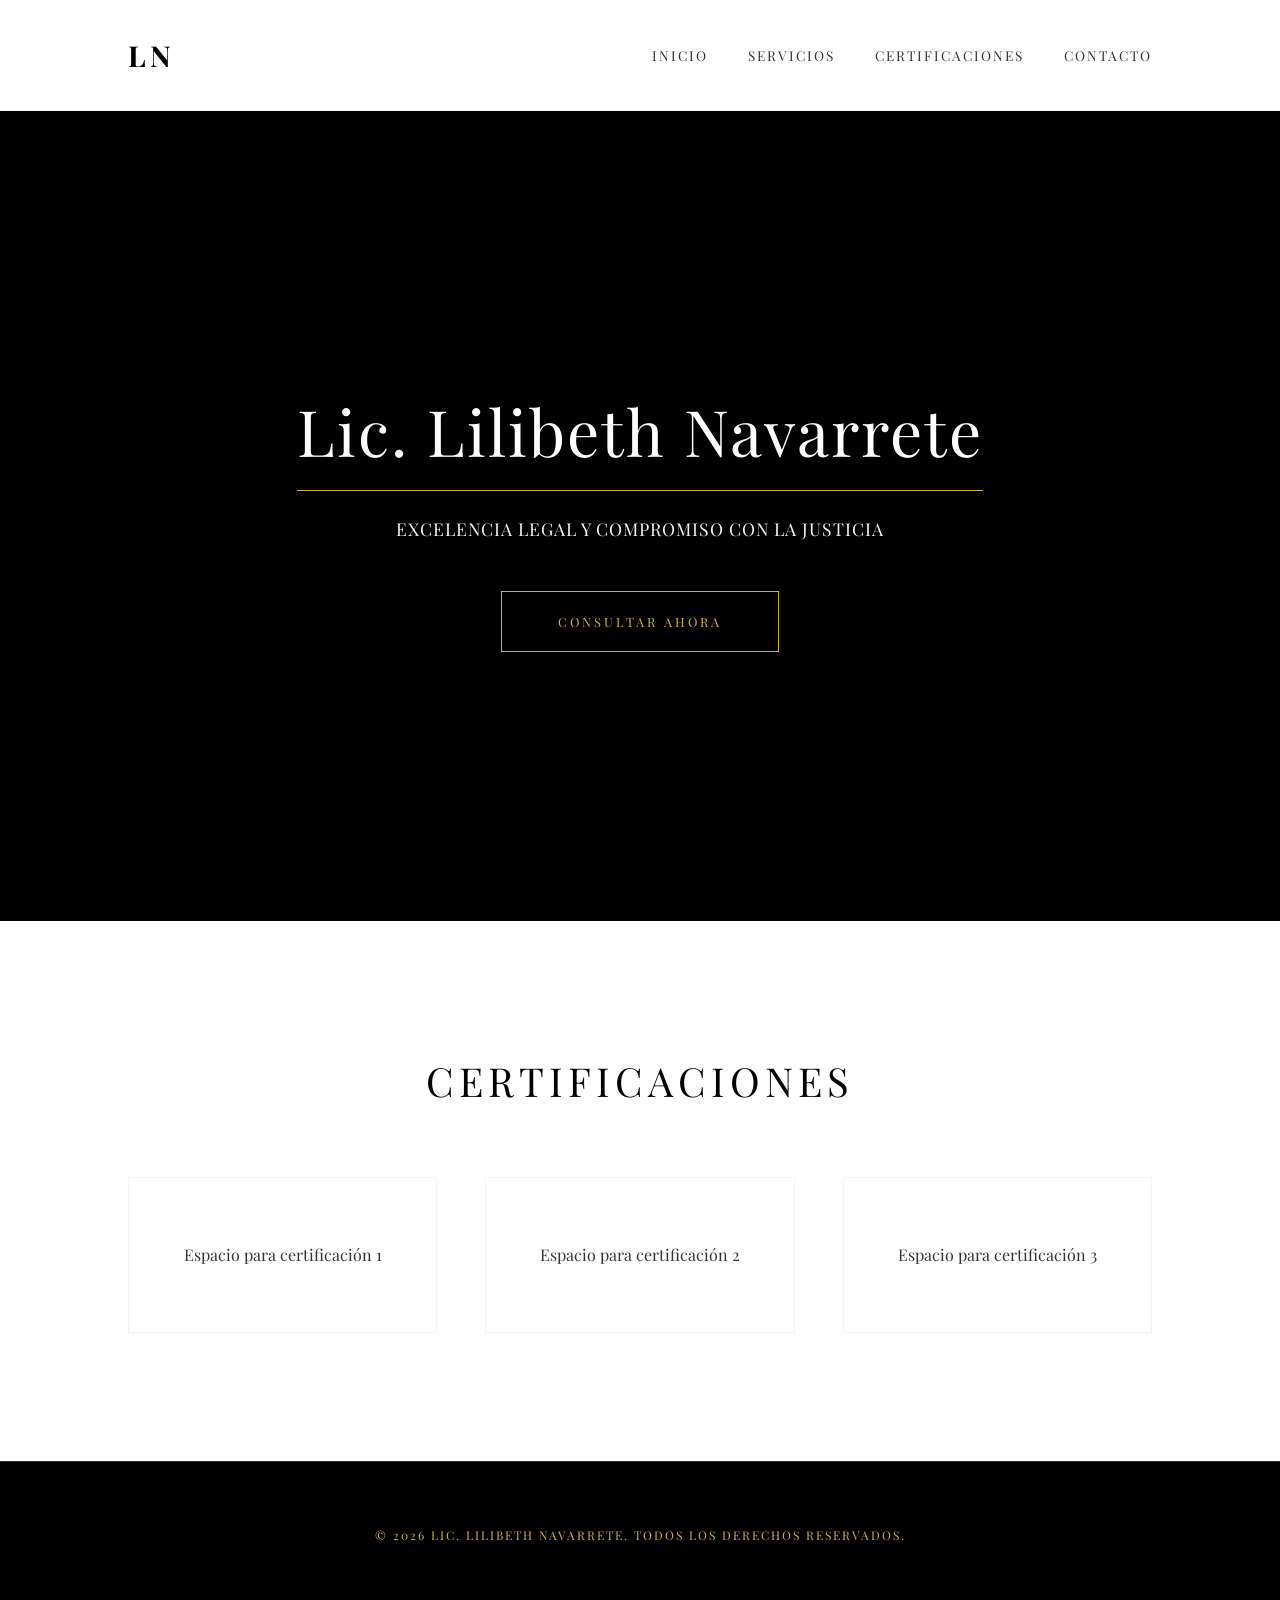
==== index.html @ 0e10c008 "Agregando estructura inicial y estilos de la web(0 informacion relevante)" ====
<!DOCTYPE html>
<html lang="es">
<head>
    <meta charset="UTF-8">
    <meta name="viewport" content="width=device-width, initial-scale=1.0">
    <title>Lic. Lilibeth Navarrete | Servicios Legales</title>
    <link href="https://fonts.googleapis.com/css2?family=Playfair+Display:ital,wght@0,400;0,700;1,400&display=swap" rel="stylesheet">
    <link rel="stylesheet" href="styles.css">
</head>
<body>

    <nav class="navbar">
        <div class="logo">LN</div>
        <ul class="nav-links">
            <li><a href="#">Inicio</a></li>
            <li><a href="#">Servicios</a></li>
            <li><a href="#">Certificaciones</a></li>
            <li><a href="#">Contacto</a></li>
        </ul>
    </nav>

    <header class="hero">
        <h1>Lic. Lilibeth Navarrete</h1>
        <p>Excelencia Legal y Compromiso con la Justicia</p>
        <a href="#" class="btn">Consultar Ahora</a>
    </header>

    <section class="certifications">
        <h2>Certificaciones</h2>
        <div class="cert-grid">
            <div class="cert-placeholder">Espacio para certificación 1</div>
            <div class="cert-placeholder">Espacio para certificación 2</div>
            <div class="cert-placeholder">Espacio para certificación 3</div>
        </div>
    </section>

    <footer>
        <p>&copy; 2026 Lic. Lilibeth Navarrete. Todos los derechos reservados.</p>
    </footer>

</body>
</html>
---- styles.css ----
/* Palette: Gold (#D4AF37), Dark Gray (#333), White (#FFFFFF), Black (#000000) */

:root {
    --gold: #D4AF37;
    --dark-gray: #333333;
    --black: #000000;
    --white: #FFFFFF;
    --light-gray: #f4f4f4;
}

* {
    margin: 0;
    padding: 0;
    box-sizing: border-box;
}

body {
    font-family: 'Playfair Display', serif; /* Elegant serif for luxury feel */
    line-height: 1.6;
    color: var(--black);
    background-color: var(--white);
}

/* Navbar */
.navbar {
    display: flex;
    justify-content: space-between;
    align-items: center;
    padding: 2rem 10%;
    background-color: var(--white);
    border-bottom: 1px solid var(--light-gray);
    position: sticky;
    top: 0;
    z-index: 1000;
}

.logo {
    font-size: 1.8rem;
    font-weight: 700;
    color: var(--black);
    letter-spacing: 4px;
    text-transform: uppercase;
}

.nav-links {
    list-style: none;
    display: flex;
}

.nav-links li {
    margin-left: 2.5rem;
}

.nav-links a {
    text-decoration: none;
    color: var(--dark-gray);
    font-size: 0.85rem;
    font-weight: 400;
    text-transform: uppercase;
    letter-spacing: 2px;
    transition: color 0.3s ease;
}

.nav-links a:hover {
    color: var(--gold);
}

/* Hero Section */
.hero {
    height: 90vh;
    display: flex;
    flex-direction: column;
    justify-content: center;
    align-items: center;
    text-align: center;
    background-color: var(--black);
    color: var(--white);
    padding: 0 10%;
    position: relative;
    overflow: hidden;
}

.hero::before {
    content: '';
    position: absolute;
    top: 0;
    left: 0;
    width: 100%;
    height: 100%;
    background: linear-gradient(rgba(0,0,0,0.7), rgba(0,0,0,0.7)), 
                url('https://images.unsplash.com/photo-1505664194779-8beaceb93744?auto=format&fit=crop&w=1920&q=80');
    background-size: cover;
    background-position: center;
    z-index: 1;
}

.hero h1, .hero p, .hero .btn {
    position: relative;
    z-index: 2;
}

.hero h1 {
    font-size: 4rem;
    font-weight: 400;
    margin-bottom: 1.5rem;
    letter-spacing: 2px;
    border-bottom: 1px solid var(--gold);
    padding-bottom: 0.5rem;
}

.hero p {
    font-size: 1.1rem;
    max-width: 700px;
    margin-bottom: 3rem;
    color: var(--light-gray);
    letter-spacing: 1px;
    text-transform: uppercase;
}

.btn {
    padding: 1.2rem 3.5rem;
    border: 1px solid var(--gold);
    background-color: transparent;
    color: var(--gold);
    text-decoration: none;
    transition: all 0.4s ease;
    text-transform: uppercase;
    letter-spacing: 3px;
    font-size: 0.8rem;
}

.btn:hover {
    background-color: var(--gold);
    color: var(--black);
}

/* Certifications Section */
.certifications {
    padding: 8rem 10%;
    background-color: var(--white);
    text-align: center;
}

.certifications h2 {
    font-size: 2.5rem;
    font-weight: 400;
    color: var(--black);
    margin-bottom: 4rem;
    text-transform: uppercase;
    letter-spacing: 5px;
}

.cert-grid {
    display: grid;
    grid-template-columns: repeat(auto-fit, minmax(300px, 1fr));
    gap: 3rem;
}

.cert-placeholder {
    border: 1px solid var(--light-gray);
    padding: 4rem 2rem;
    color: var(--dark-gray);
    transition: transform 0.3s ease, border-color 0.3s ease;
    background-color: var(--white);
}

.cert-placeholder:hover {
    transform: translateY(-10px);
    border-color: var(--gold);
}

/* Footer */
footer {
    padding: 4rem 10%;
    background-color: var(--black);
    color: var(--gold);
    text-align: center;
    font-size: 0.75rem;
    letter-spacing: 2px;
    text-transform: uppercase;
    border-top: 1px solid var(--dark-gray);
}

@media (max-width: 768px) {
    .hero h1 { font-size: 2.8rem; }
    .navbar { padding: 1.5rem 5%; }
    .nav-links { display: none; }
}
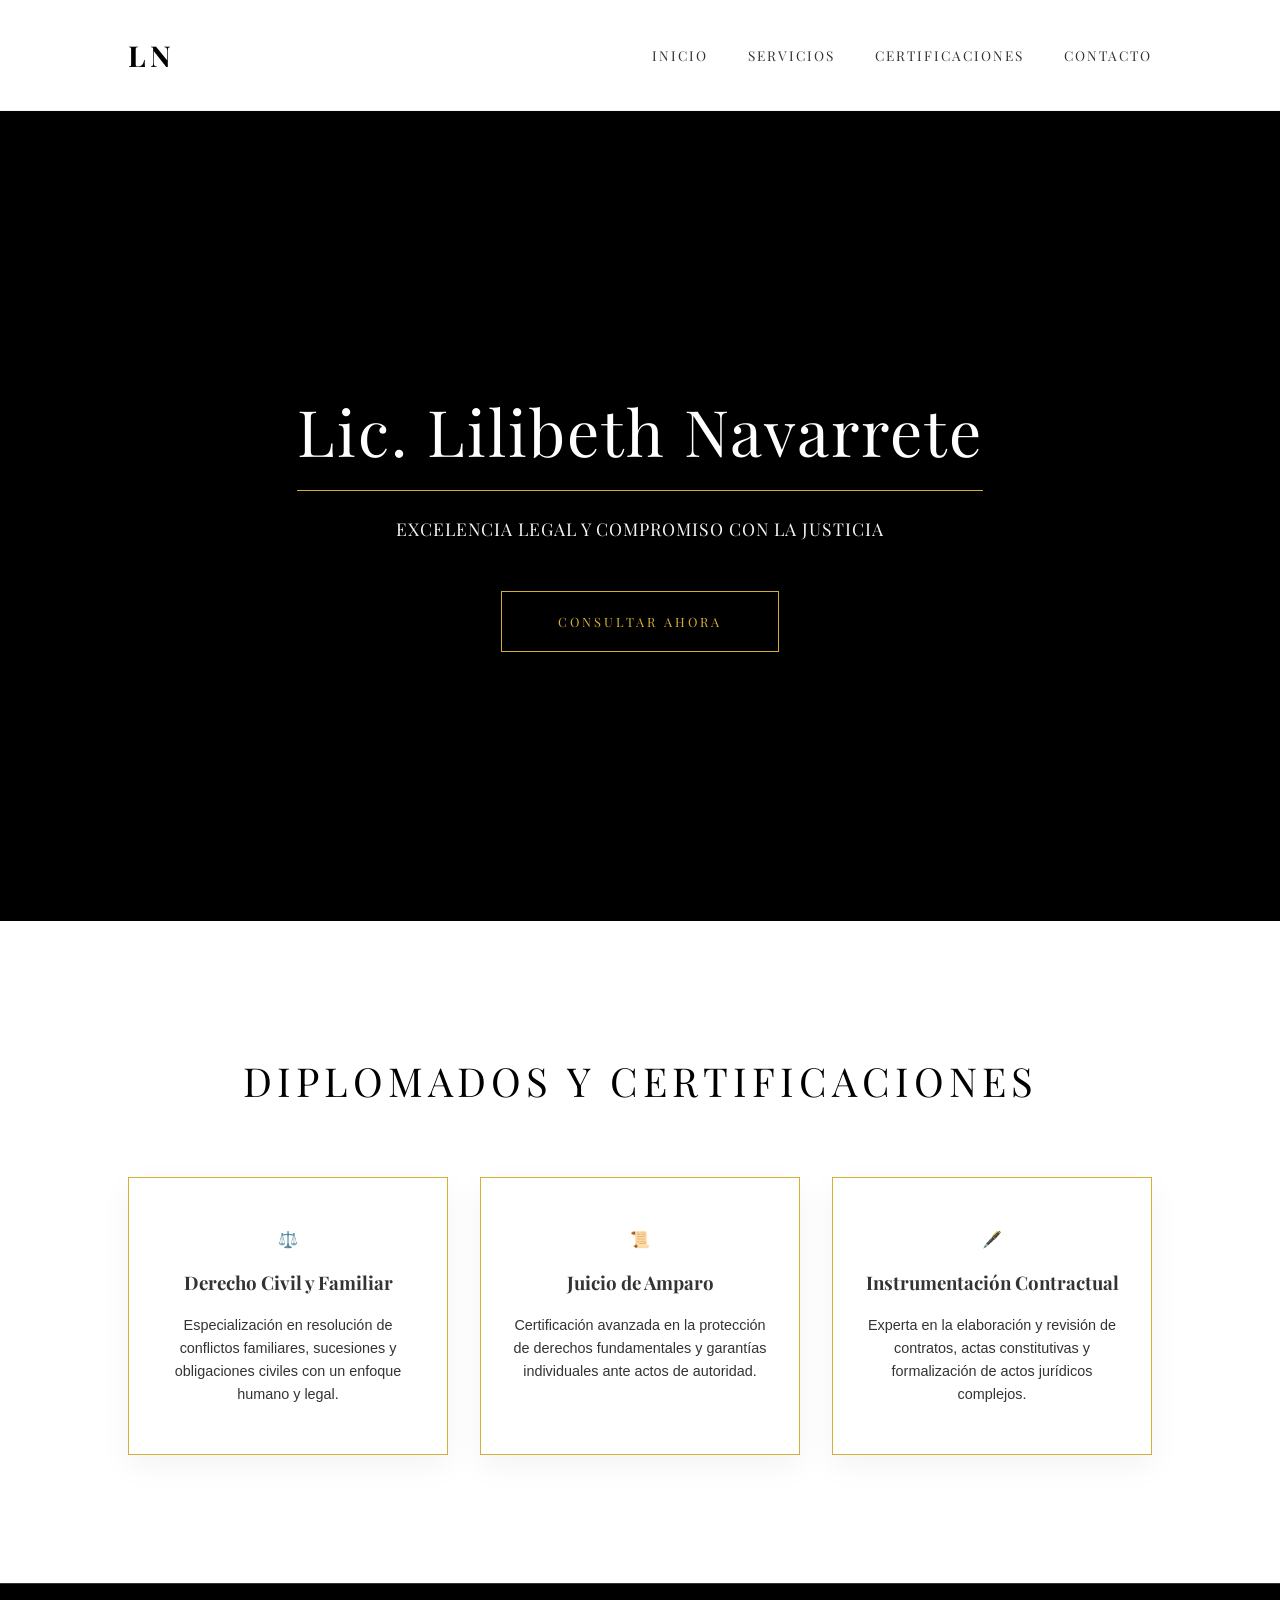
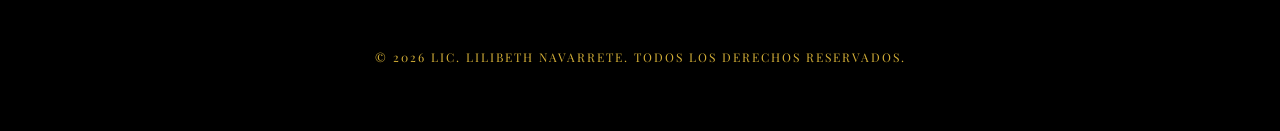
==== commit 532ecb66: "Secciones extras" ====
--- a/index.html
+++ b/index.html
@@ -26,11 +26,23 @@
     </header>
 
     <section class="certifications">
-        <h2>Certificaciones</h2>
+        <h2>Diplomados y Certificaciones</h2>
         <div class="cert-grid">
-            <div class="cert-placeholder">Espacio para certificación 1</div>
-            <div class="cert-placeholder">Espacio para certificación 2</div>
-            <div class="cert-placeholder">Espacio para certificación 3</div>
+            <div class="cert-placeholder">
+                <div class="cert-icon">⚖️</div>
+                <h3>Derecho Civil y Familiar</h3>
+                <p>Especialización en resolución de conflictos familiares, sucesiones y obligaciones civiles con un enfoque humano y legal.</p>
+            </div>
+            <div class="cert-placeholder">
+                <div class="cert-icon">📜</div>
+                <h3>Juicio de Amparo</h3>
+                <p>Certificación avanzada en la protección de derechos fundamentales y garantías individuales ante actos de autoridad.</p>
+            </div>
+            <div class="cert-placeholder">
+                <div class="cert-icon">🖋️</div>
+                <h3>Instrumentación Contractual</h3>
+                <p>Experta en la elaboración y revisión de contratos, actas constitutivas y formalización de actos jurídicos complejos.</p>
+            </div>
         </div>
     </section>
 
--- a/styles.css
+++ b/styles.css
@@ -149,19 +149,47 @@
     text-transform: uppercase;
     letter-spacing: 5px;
 }
-
 .cert-grid {
-    display: grid;
-    grid-template-columns: repeat(auto-fit, minmax(300px, 1fr));
-    gap: 3rem;
+    display: flex;
+    justify-content: center;
+    flex-wrap: wrap;
+    gap: 2rem;
 }
 
 .cert-placeholder {
-    border: 1px solid var(--light-gray);
-    padding: 4rem 2rem;
+    flex: 1;
+    min-width: 300px;
+    max-width: 400px;
+    background-color: var(--white);
+    border: 1px solid var(--gold);
+    padding: 3rem 2rem;
     color: var(--dark-gray);
-    transition: transform 0.3s ease, border-color 0.3s ease;
-    background-color: var(--white);
+    box-shadow: 0 10px 30px rgba(0, 0, 0, 0.05);
+    transition: transform 0.3s ease, box-shadow 0.3s ease;
+    display: flex;
+    flex-direction: column;
+    align-items: center;
+    gap: 1rem;
+}
+
+.cert-placeholder:hover {
+    transform: translateY(-10px);
+    box-shadow: 0 15px 40px rgba(212, 175, 55, 0.15);
+}
+    margin-bottom: 0.5rem;
+}
+
+.cert-placeholder h3 {
+    font-size: 1.2rem;
+    color: var(--black);
+    text-transform: uppercase;
+    letter-spacing: 2px;
+}
+
+.cert-placeholder p {
+    font-size: 0.9rem;
+    color: var(--dark-gray);
+    font-family: sans-serif; /* Cleaner for body text in cards */
 }
 
 .cert-placeholder:hover {
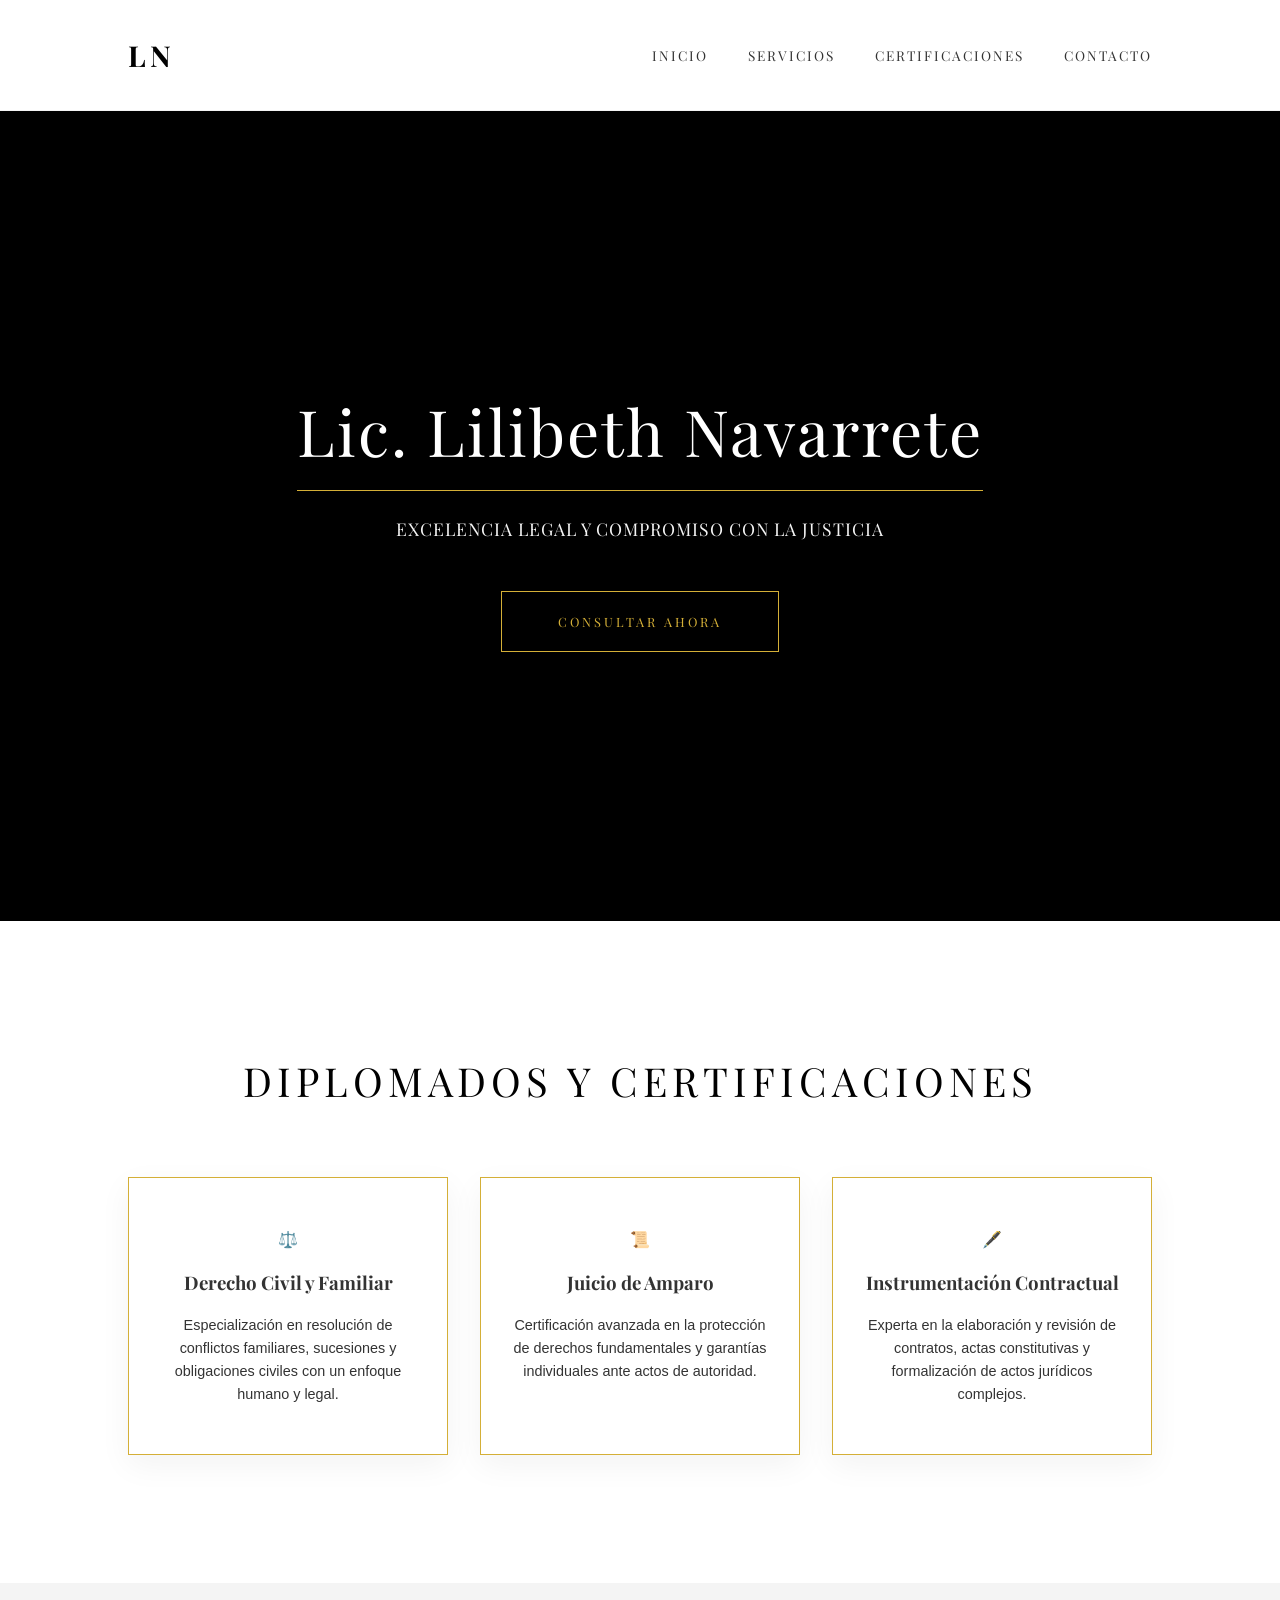
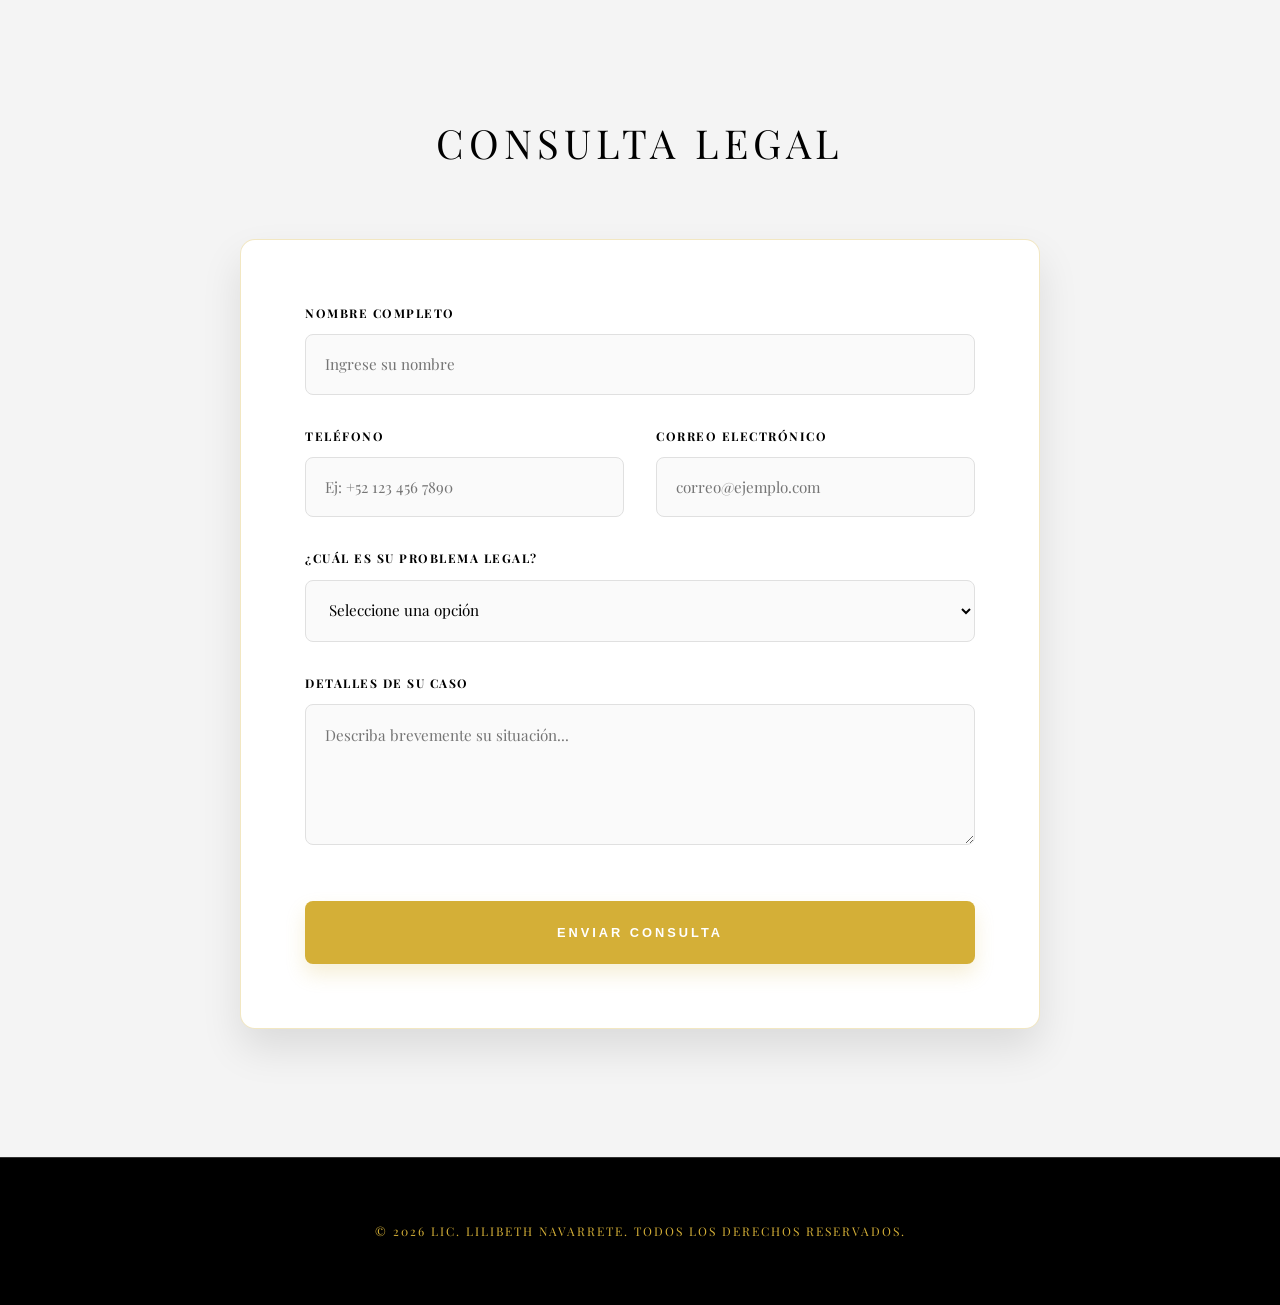
==== commit eb9f5454: "se agrego un formulario basico(lo voy a quitar solo estoy haciendo pruebas)" ====
--- a/index.html
+++ b/index.html
@@ -46,6 +46,41 @@
         </div>
     </section>
 
+    <section class="contact-form">
+        <h2>Consulta Legal</h2>
+        <form action="#" method="POST">
+            <div class="form-group">
+                <label for="nombre">Nombre Completo</label>
+                <input type="text" id="nombre" name="nombre" required placeholder="Ingrese su nombre">
+            </div>
+            <div class="form-row">
+                <div class="form-group">
+                    <label for="telefono">Teléfono</label>
+                    <input type="tel" id="telefono" name="telefono" required placeholder="Ej: +52 123 456 7890">
+                </div>
+                <div class="form-group">
+                    <label for="correo">Correo Electrónico</label>
+                    <input type="email" id="correo" name="correo" required placeholder="correo@ejemplo.com">
+                </div>
+            </div>
+            <div class="form-group">
+                <label for="problema">¿Cuál es su problema legal?</label>
+                <select id="problema" name="problema" required>
+                    <option value="" disabled selected>Seleccione una opción</option>
+                    <option value="civil">Derecho Civil</option>
+                    <option value="penal">Derecho Penal</option>
+                    <option value="familiar">Derecho Familiar</option>
+                    <option value="otro">Otro</option>
+                </select>
+            </div>
+            <div class="form-group">
+                <label for="mensaje">Detalles de su caso</label>
+                <textarea id="mensaje" name="mensaje" rows="5" placeholder="Describa brevemente su situación..."></textarea>
+            </div>
+            <button type="submit" class="btn btn-submit">Enviar Consulta</button>
+        </form>
+    </section>
+
     <footer>
         <p>&copy; 2026 Lic. Lilibeth Navarrete. Todos los derechos reservados.</p>
     </footer>
--- a/styles.css
+++ b/styles.css
@@ -197,6 +197,105 @@
     border-color: var(--gold);
 }
 
+/* Contact Form */
+.contact-form {
+    padding: 8rem 10%;
+    background-color: var(--light-gray);
+    display: flex;
+    flex-direction: column;
+    align-items: center;
+}
+
+.contact-form h2 {
+    font-size: 2.5rem;
+    font-weight: 400;
+    color: var(--black);
+    margin-bottom: 4rem;
+    text-transform: uppercase;
+    letter-spacing: 5px;
+}
+
+.contact-form form {
+    width: 100%;
+    max-width: 800px;
+    background-color: var(--white);
+    padding: 4rem;
+    border-radius: 15px;
+    border: 1px solid rgba(212, 175, 55, 0.3);
+    box-shadow: 0 20px 40px rgba(0, 0, 0, 0.1);
+}
+
+.form-group {
+    margin-bottom: 2rem;
+    display: flex;
+    flex-direction: column;
+}
+
+.form-row {
+    display: flex;
+    gap: 2rem;
+}
+
+.form-row .form-group {
+    flex: 1;
+}
+
+.contact-form label {
+    font-size: 0.75rem;
+    text-transform: uppercase;
+    letter-spacing: 1.5px;
+    margin-bottom: 0.7rem;
+    font-weight: 700;
+    color: var(--black);
+}
+
+.contact-form input, 
+.contact-form select, 
+.contact-form textarea {
+    padding: 1.2rem;
+    border: 1px solid #e0e0e0;
+    border-radius: 8px;
+    font-family: 'Playfair Display', serif;
+    font-size: 0.95rem;
+    background-color: #fafafa;
+    transition: all 0.3s ease;
+}
+
+.contact-form input:focus, 
+.contact-form select:focus, 
+.contact-form textarea:focus {
+    outline: none;
+    border-color: var(--gold);
+    background-color: var(--white);
+    box-shadow: 0 0 0 4px rgba(212, 175, 55, 0.1);
+}
+
+.btn-submit {
+    width: 100%;
+    cursor: pointer;
+    background-color: var(--gold);
+    color: var(--white);
+    margin-top: 1.5rem;
+    padding: 1.5rem;
+    border-radius: 8px;
+    border: none;
+    font-weight: 700;
+    box-shadow: 0 10px 20px rgba(212, 175, 55, 0.2);
+    transition: all 0.4s ease;
+}
+
+.btn-submit:hover {
+    background-color: var(--black);
+    color: var(--white);
+    transform: translateY(-2px);
+    box-shadow: 0 15px 30px rgba(0, 0, 0, 0.2);
+}
+
+@media (max-width: 768px) {
+    .form-row { flex-direction: column; gap: 0; }
+    .contact-form form { padding: 2.5rem; }
+}
+
 /* Footer */
 footer {
     padding: 4rem 10%;
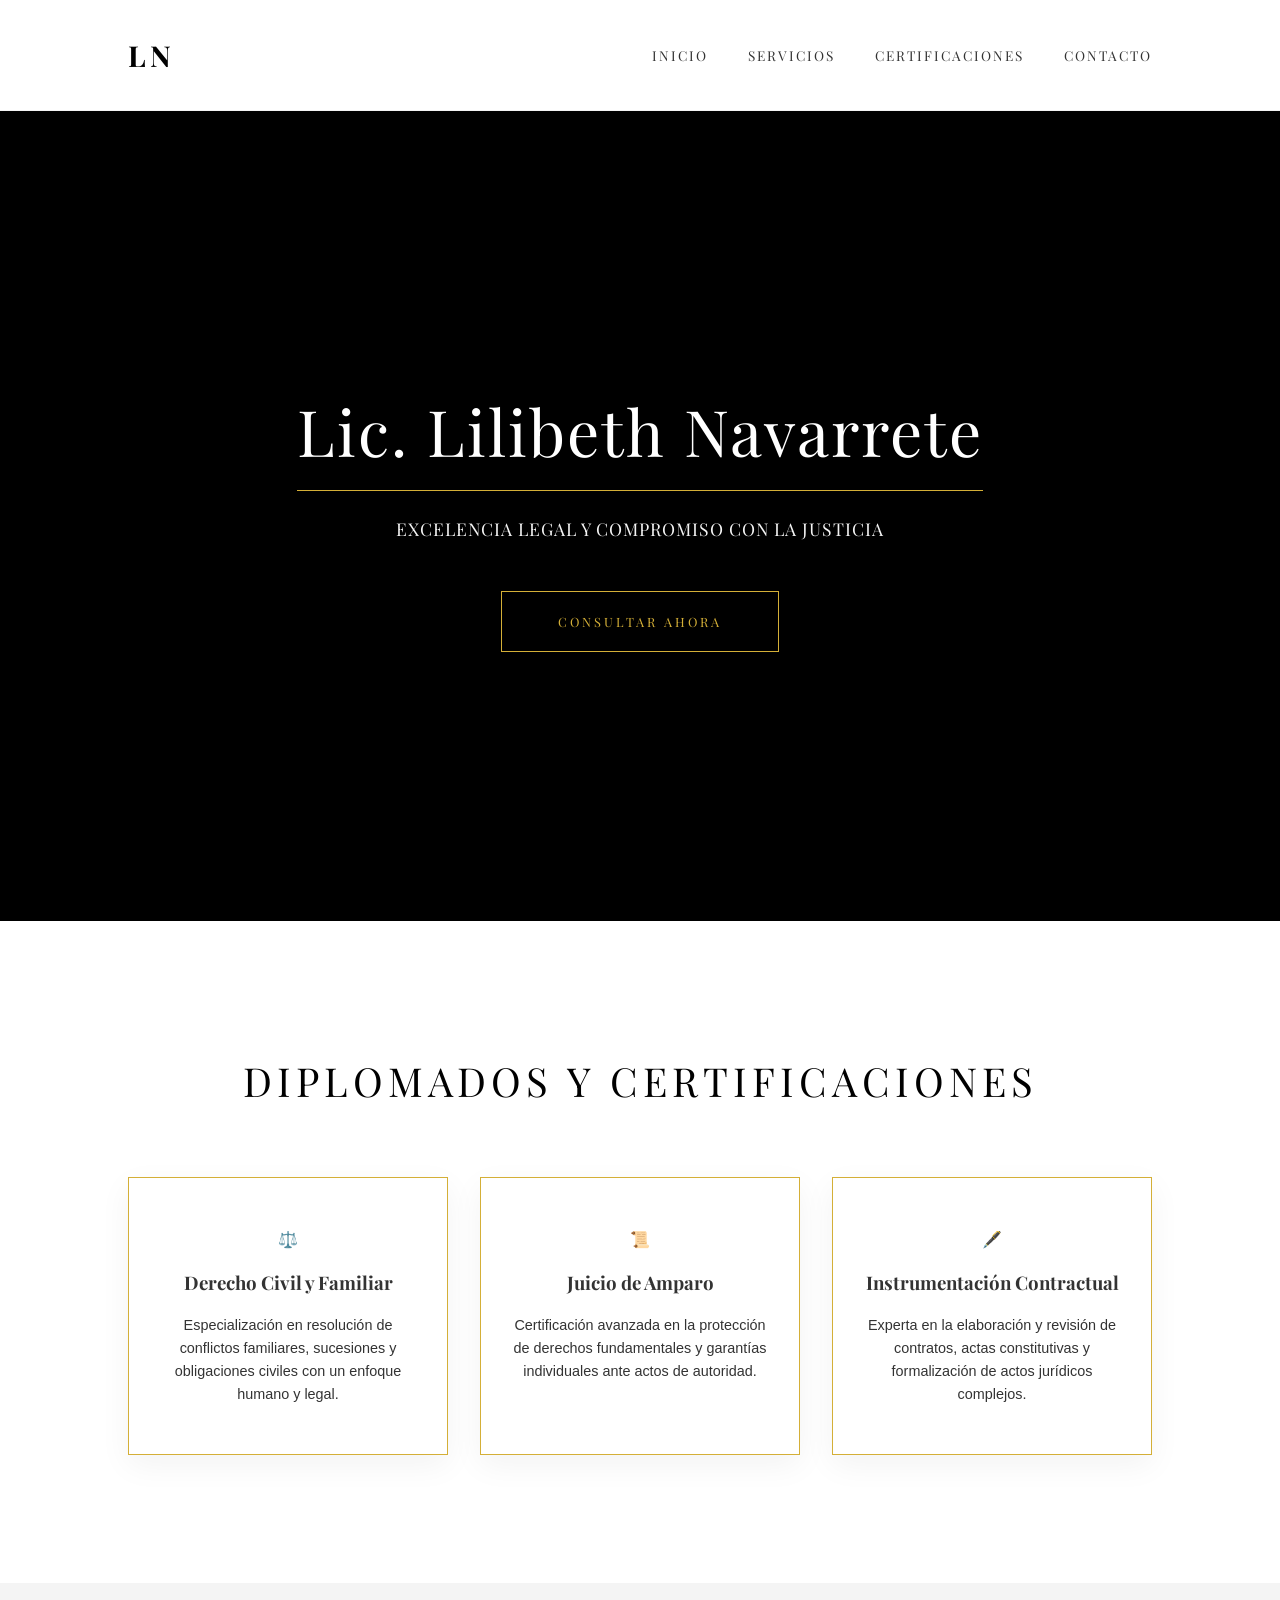
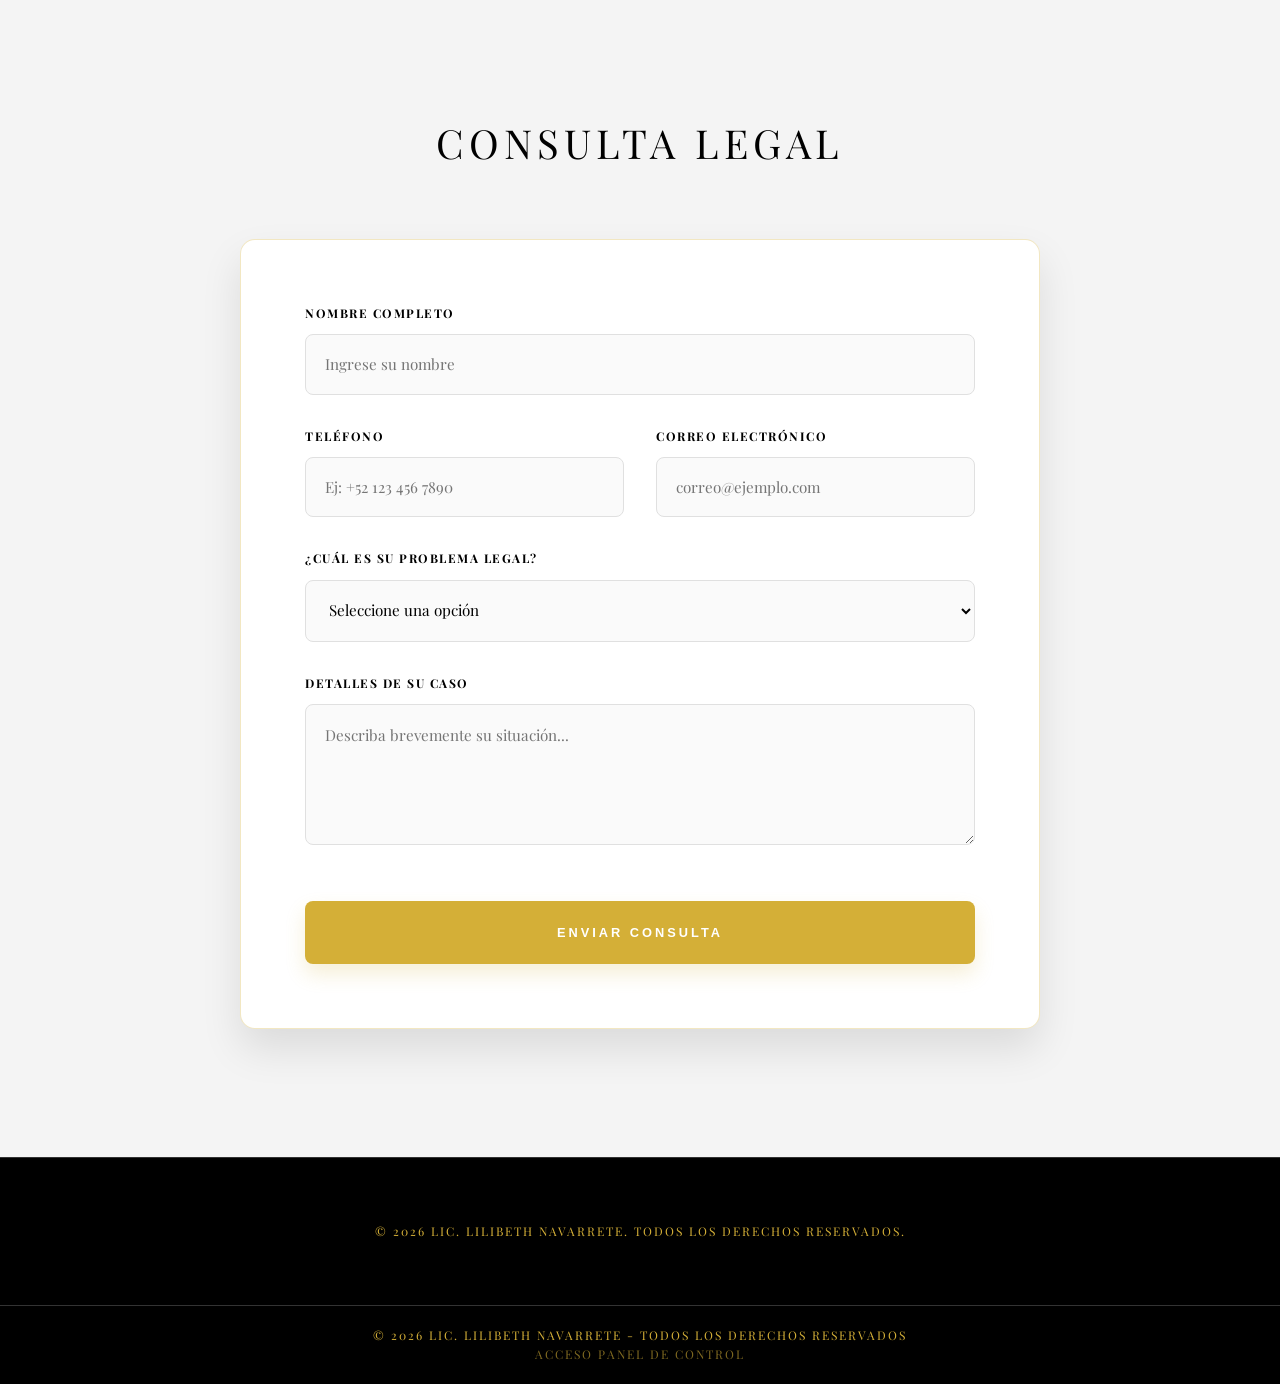
==== commit 04251076: "Login de admin funcional y footer añadido" ====
--- a/index.html
+++ b/index.html
@@ -85,5 +85,10 @@
         <p>&copy; 2026 Lic. Lilibeth Navarrete. Todos los derechos reservados.</p>
     </footer>
 
+    <footer style="text-align: center; padding: 20px;">
+    <p>&copy; 2026 Lic. Lilibeth Navarrete - Todos los derechos reservados</p>
+    <a href="admin.html" style="color: #D4AF37; font-size: 12px; text-decoration: none; opacity: 0.6;">Acceso Panel de Control</a>
+</footer>
+
 </body>
 </html>
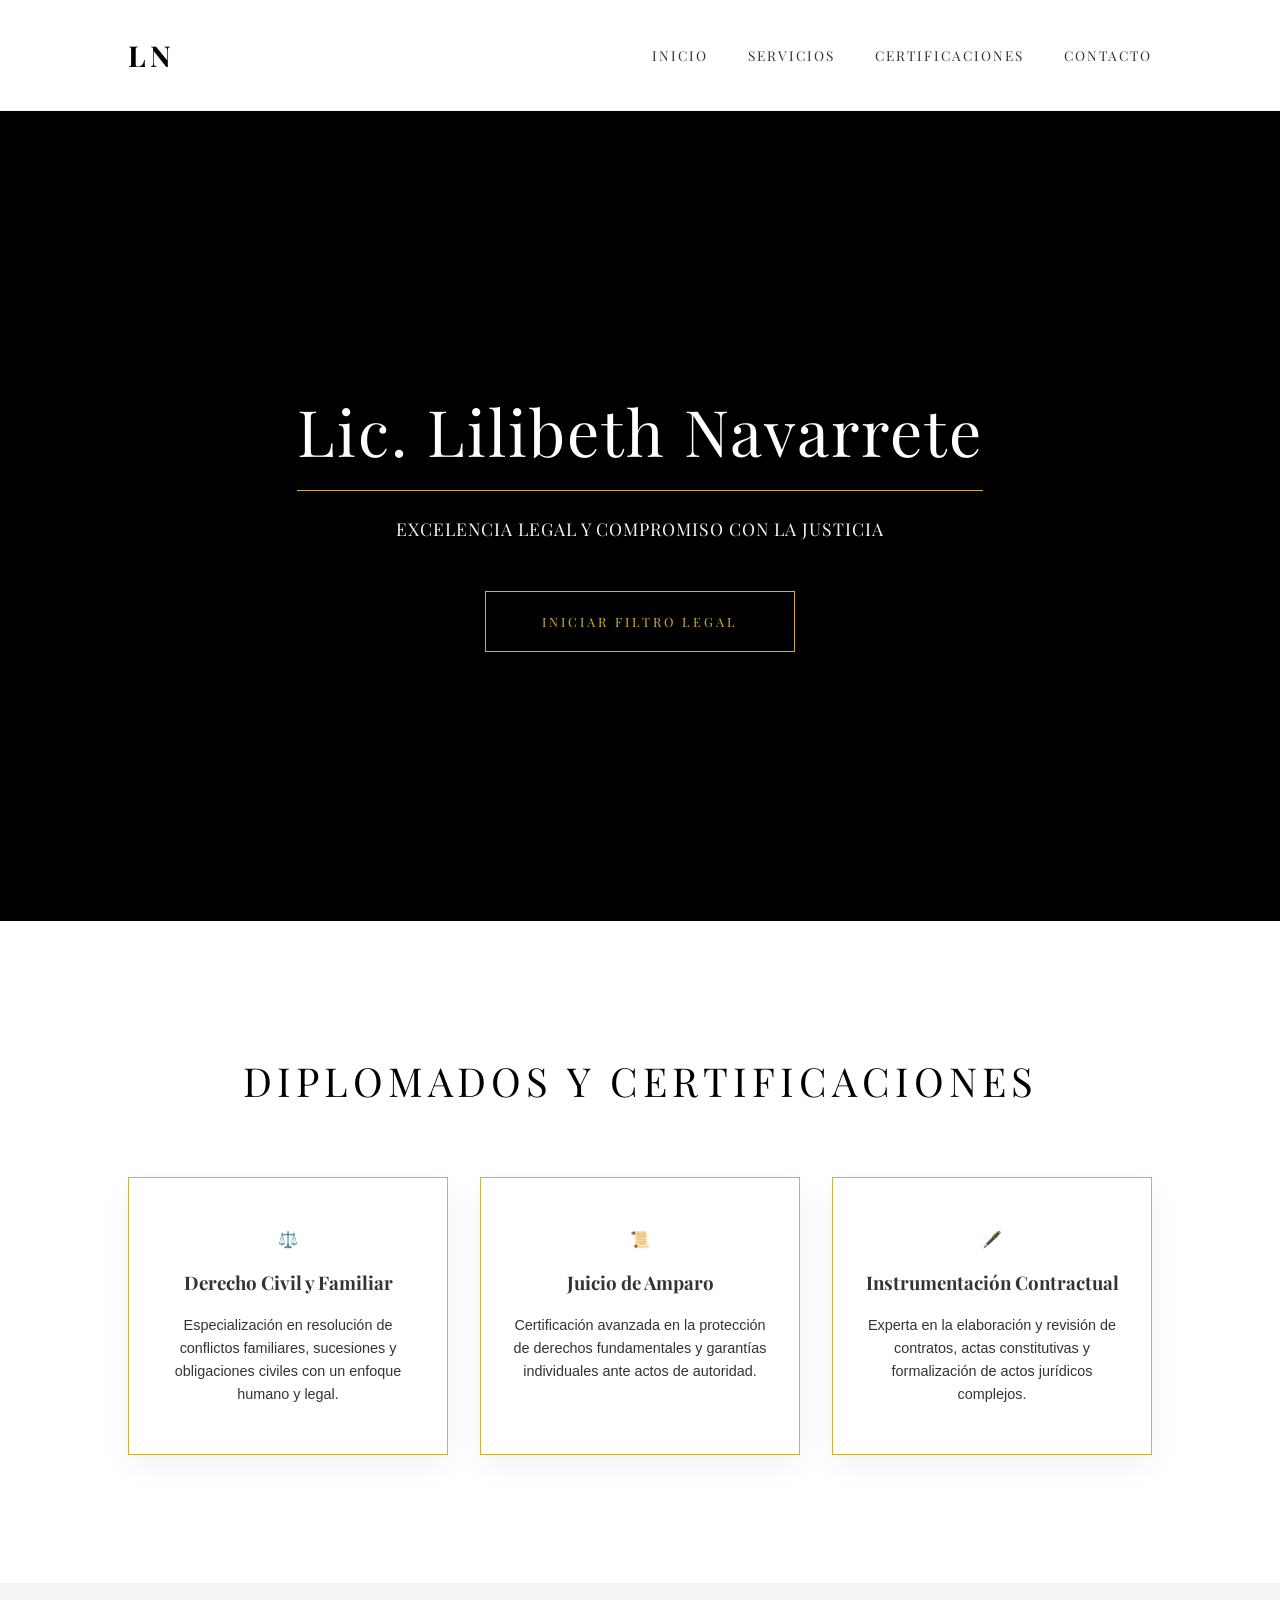
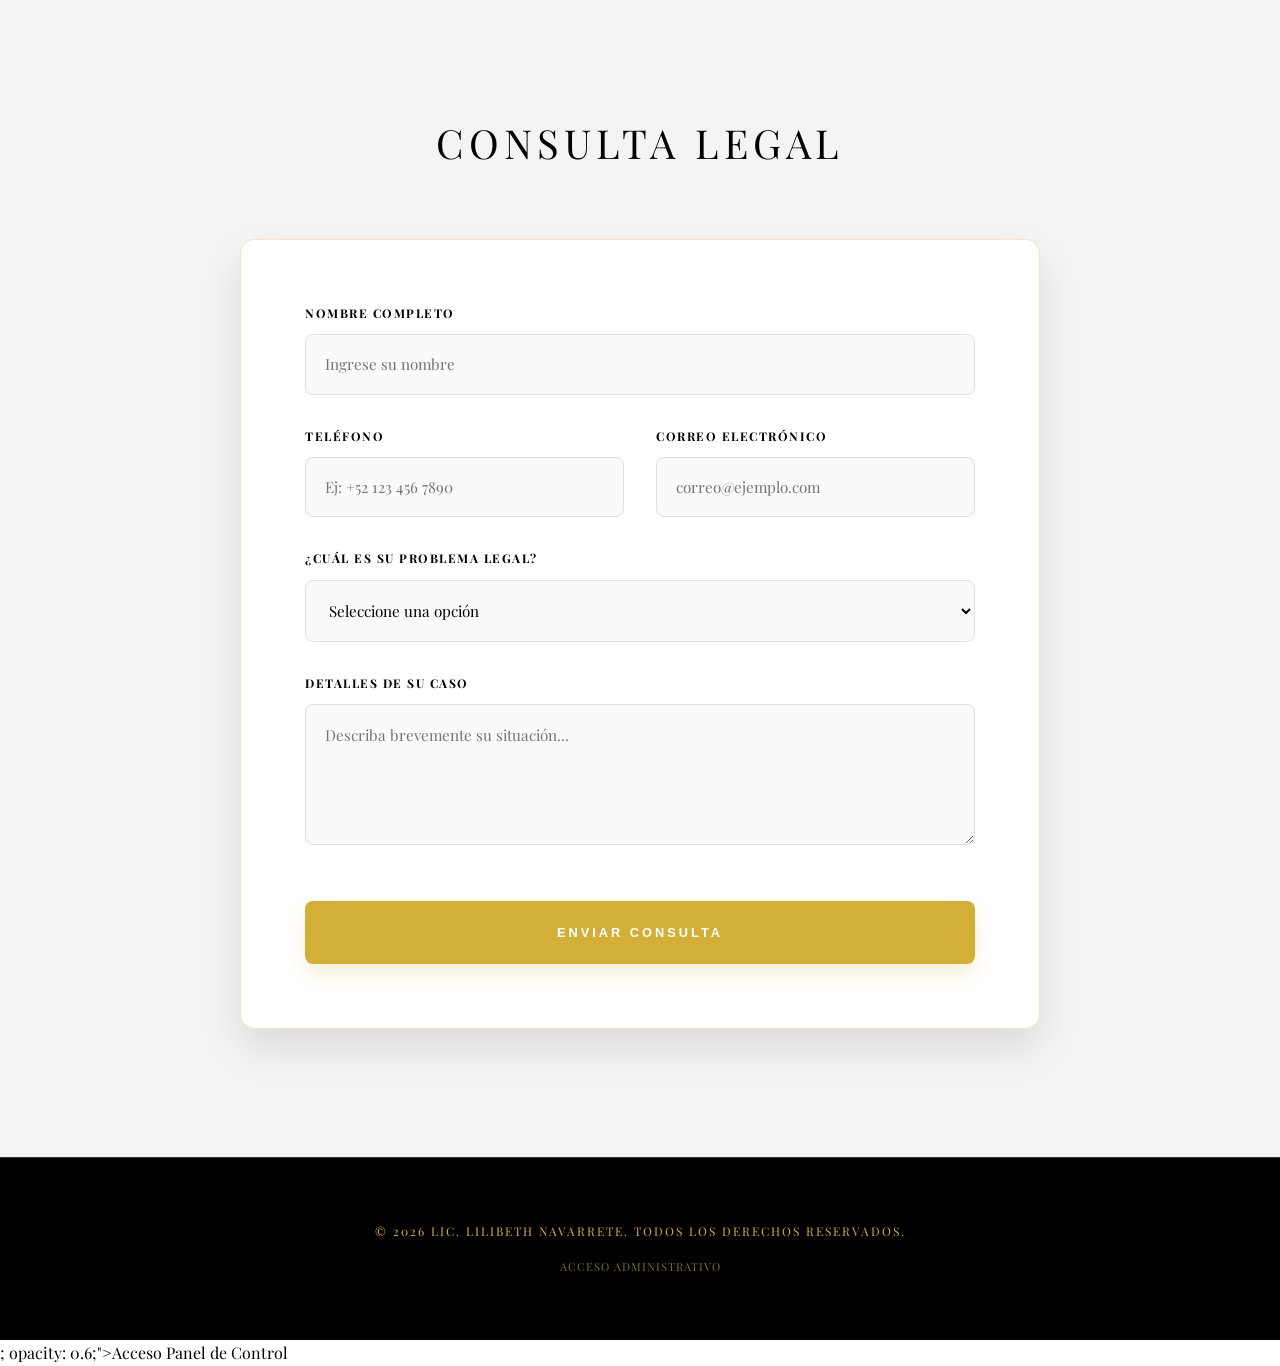
==== commit b76e9450: "Creacion del boton para redirigirte a la pagina para la encuesta y detalles de visualizacion" ====
--- a/index.html
+++ b/index.html
@@ -20,10 +20,10 @@
     </nav>
 
     <header class="hero">
-        <h1>Lic. Lilibeth Navarrete</h1>
-        <p>Excelencia Legal y Compromiso con la Justicia</p>
-        <a href="#" class="btn">Consultar Ahora</a>
-    </header>
+    <h1>Lic. Lilibeth Navarrete</h1>
+    <p>Excelencia Legal y Compromiso con la Justicia</p>
+    <a href="encuesta.html" class="btn">Iniciar Filtro Legal</a>
+</header>
 
     <section class="certifications">
         <h2>Diplomados y Certificaciones</h2>
@@ -83,11 +83,14 @@
 
     <footer>
         <p>&copy; 2026 Lic. Lilibeth Navarrete. Todos los derechos reservados.</p>
+        <div style="margin-top: 1rem;">
+            <a href="admin.html" style="color: var(--gold); font-size: 0.7rem; text-decoration: none; opacity: 0.6; letter-spacing: 1px;">Acceso Administrativo</a>
+        </div>
     </footer>
 
-    <footer style="text-align: center; padding: 20px;">
-    <p>&copy; 2026 Lic. Lilibeth Navarrete - Todos los derechos reservados</p>
-    <a href="admin.html" style="color: #D4AF37; font-size: 12px; text-decoration: none; opacity: 0.6;">Acceso Panel de Control</a>
+</body>
+</html>
+; opacity: 0.6;">Acceso Panel de Control</a>
 </footer>
 
 </body>
--- a/styles.css
+++ b/styles.css
@@ -7,7 +7,9 @@
     --white: #FFFFFF;
     --light-gray: #f4f4f4;
 }
-
+html {
+    scroll-behavior: smooth;
+}
 * {
     margin: 0;
     padding: 0;
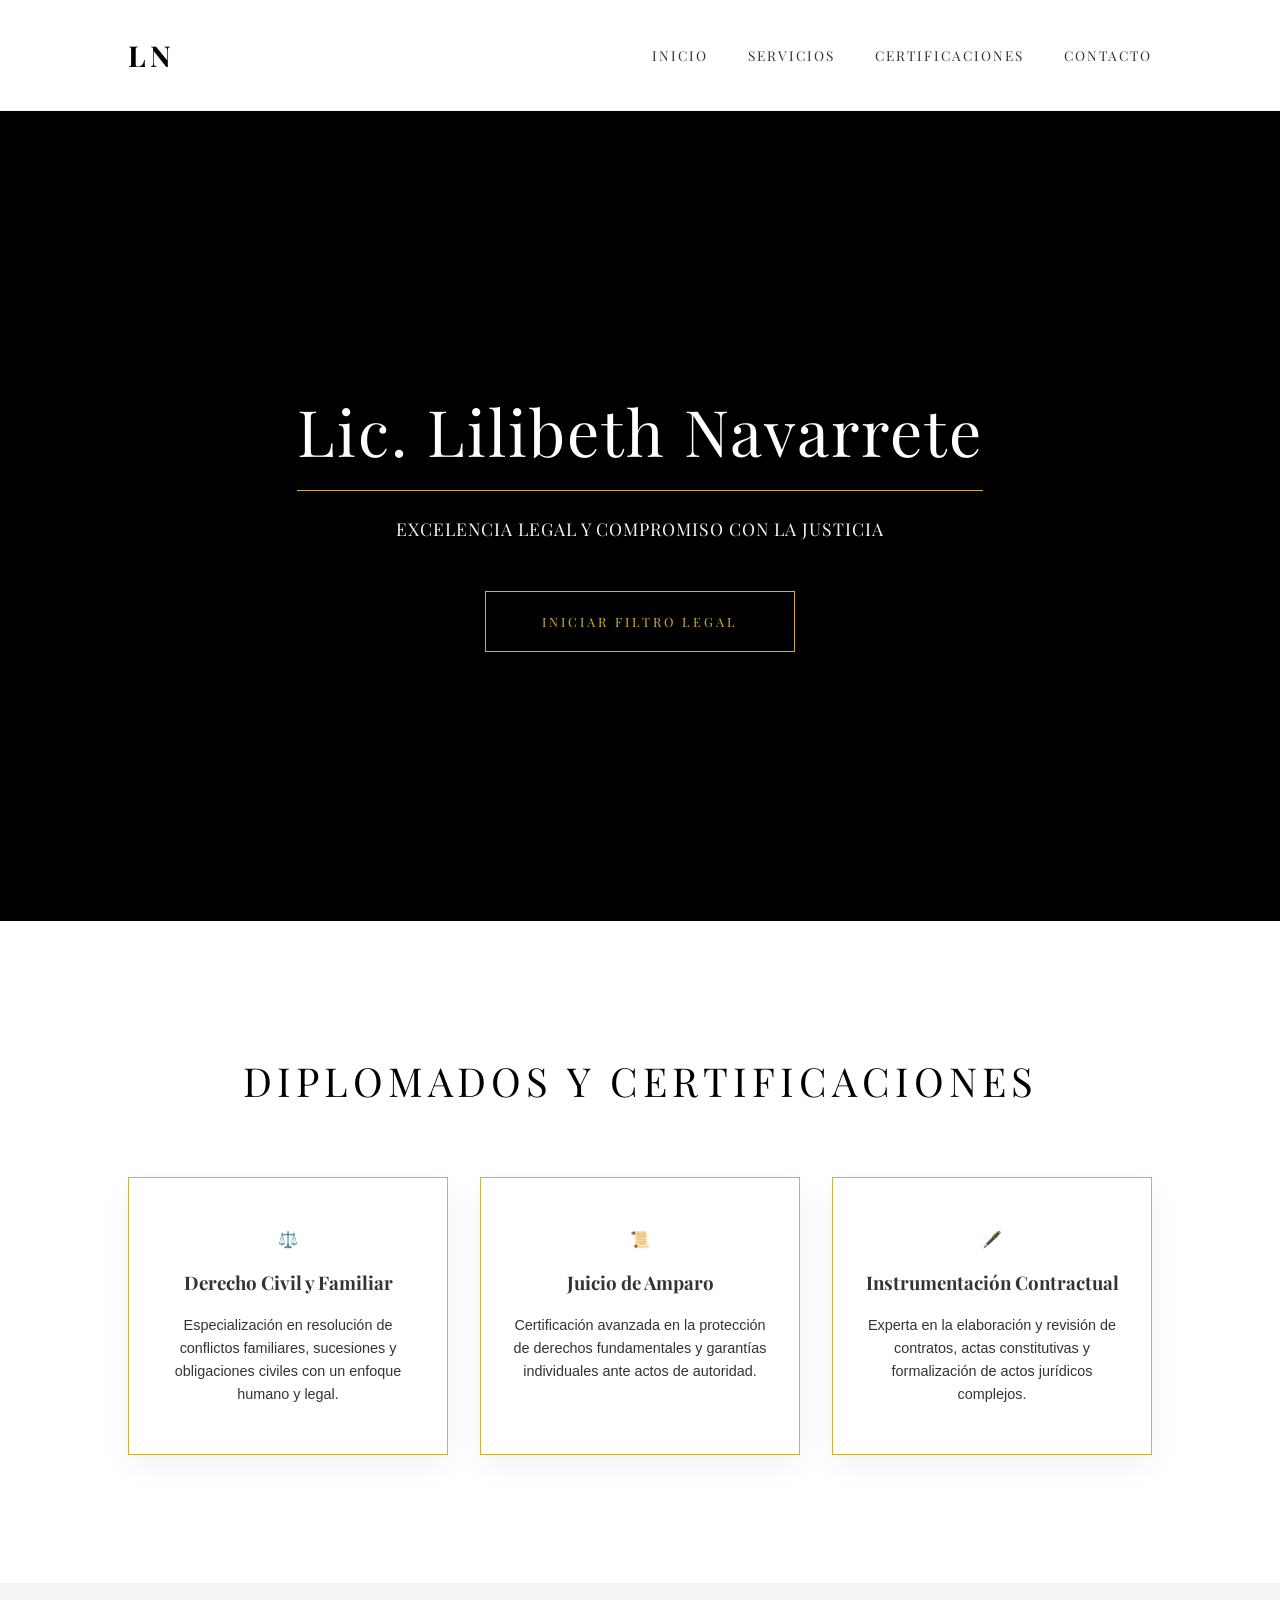
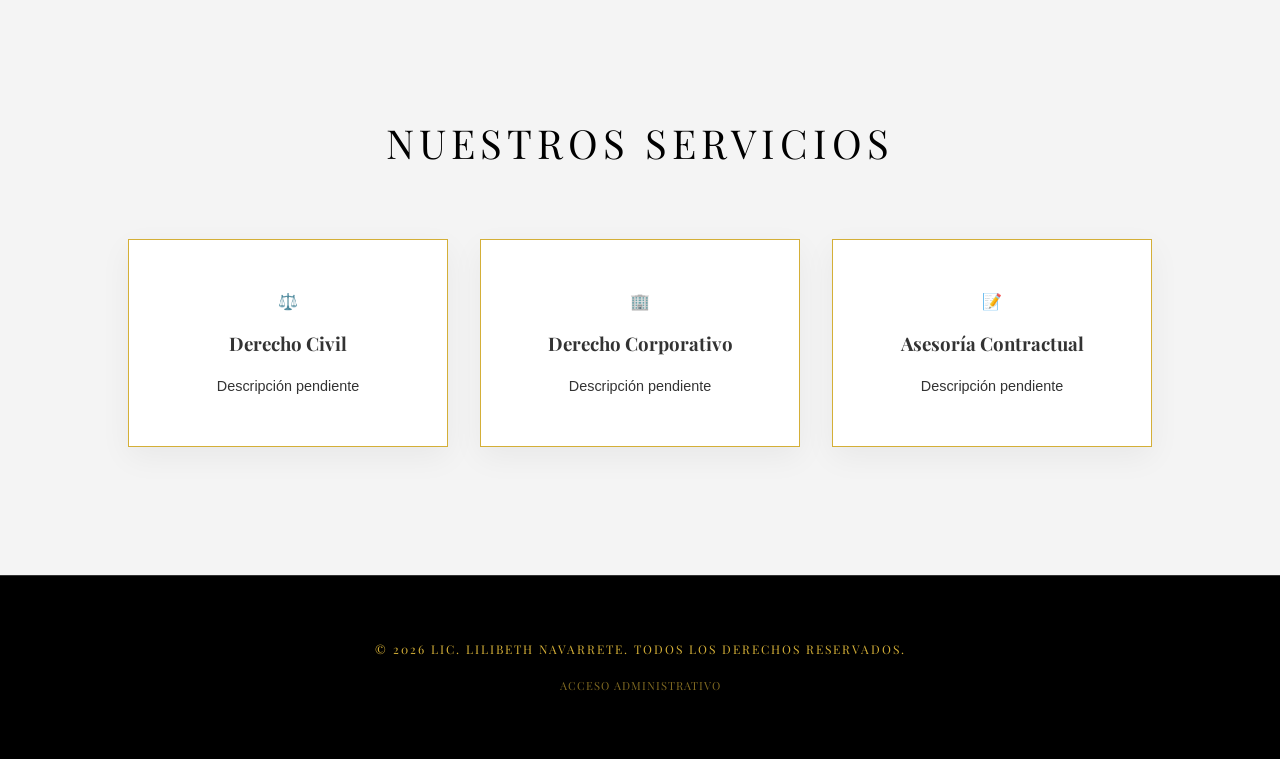
==== commit dff78ea2: "Eliminacion de encuesta prueba y limpieza de fondos y reestructuracion de codigo" ====
--- a/index.html
+++ b/index.html
@@ -13,7 +13,7 @@
         <div class="logo">LN</div>
         <ul class="nav-links">
             <li><a href="#">Inicio</a></li>
-            <li><a href="#">Servicios</a></li>
+            <li><a href="#servicios">Servicios</a></li>
             <li><a href="#">Certificaciones</a></li>
             <li><a href="#">Contacto</a></li>
         </ul>
@@ -46,39 +46,25 @@
         </div>
     </section>
 
-    <section class="contact-form">
-        <h2>Consulta Legal</h2>
-        <form action="#" method="POST">
-            <div class="form-group">
-                <label for="nombre">Nombre Completo</label>
-                <input type="text" id="nombre" name="nombre" required placeholder="Ingrese su nombre">
+    <section class="services" id="servicios">
+        <h2>Nuestros Servicios</h2>
+        <div class="cert-grid">
+            <div class="cert-placeholder">
+                <div class="cert-icon">⚖️</div>
+                <h3>Derecho Civil</h3>
+                <p>Descripción pendiente</p>
             </div>
-            <div class="form-row">
-                <div class="form-group">
-                    <label for="telefono">Teléfono</label>
-                    <input type="tel" id="telefono" name="telefono" required placeholder="Ej: +52 123 456 7890">
-                </div>
-                <div class="form-group">
-                    <label for="correo">Correo Electrónico</label>
-                    <input type="email" id="correo" name="correo" required placeholder="correo@ejemplo.com">
-                </div>
+            <div class="cert-placeholder">
+                <div class="cert-icon">🏢</div>
+                <h3>Derecho Corporativo</h3>
+                <p>Descripción pendiente</p>
             </div>
-            <div class="form-group">
-                <label for="problema">¿Cuál es su problema legal?</label>
-                <select id="problema" name="problema" required>
-                    <option value="" disabled selected>Seleccione una opción</option>
-                    <option value="civil">Derecho Civil</option>
-                    <option value="penal">Derecho Penal</option>
-                    <option value="familiar">Derecho Familiar</option>
-                    <option value="otro">Otro</option>
-                </select>
+            <div class="cert-placeholder">
+                <div class="cert-icon">📝</div>
+                <h3>Asesoría Contractual</h3>
+                <p>Descripción pendiente</p>
             </div>
-            <div class="form-group">
-                <label for="mensaje">Detalles de su caso</label>
-                <textarea id="mensaje" name="mensaje" rows="5" placeholder="Describa brevemente su situación..."></textarea>
-            </div>
-            <button type="submit" class="btn btn-submit">Enviar Consulta</button>
-        </form>
+        </div>
     </section>
 
     <footer>
@@ -90,8 +76,3 @@
 
 </body>
 </html>
-; opacity: 0.6;">Acceso Panel de Control</a>
-</footer>
-
-</body>
-</html>
--- a/styles.css
+++ b/styles.css
@@ -136,14 +136,18 @@
     color: var(--black);
 }
 
-/* Certifications Section */
-.certifications {
+/* Certifications & Services Sections */
+.certifications, .services {
     padding: 8rem 10%;
     background-color: var(--white);
     text-align: center;
 }
 
-.certifications h2 {
+.services {
+    background-color: var(--light-gray); /* Subtle contrast from certifications */
+}
+
+.certifications h2, .services h2 {
     font-size: 2.5rem;
     font-weight: 400;
     color: var(--black);
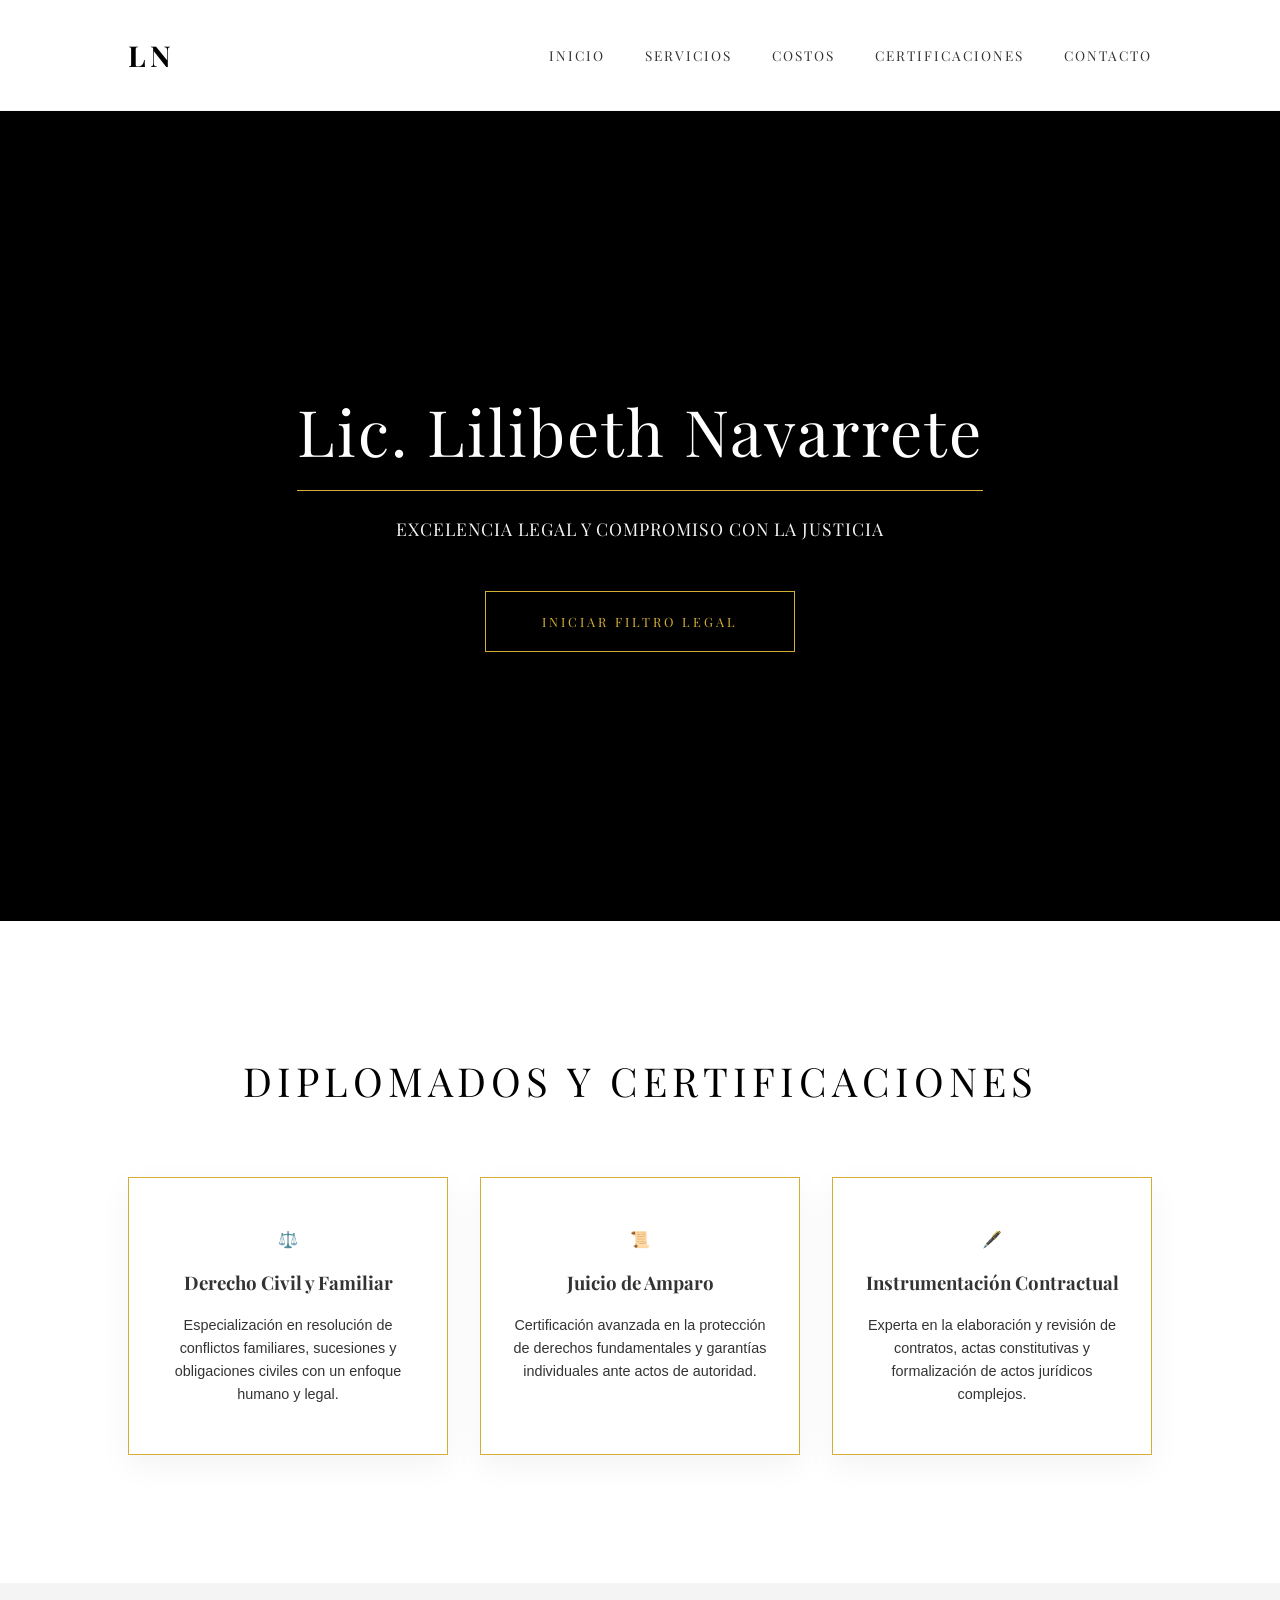
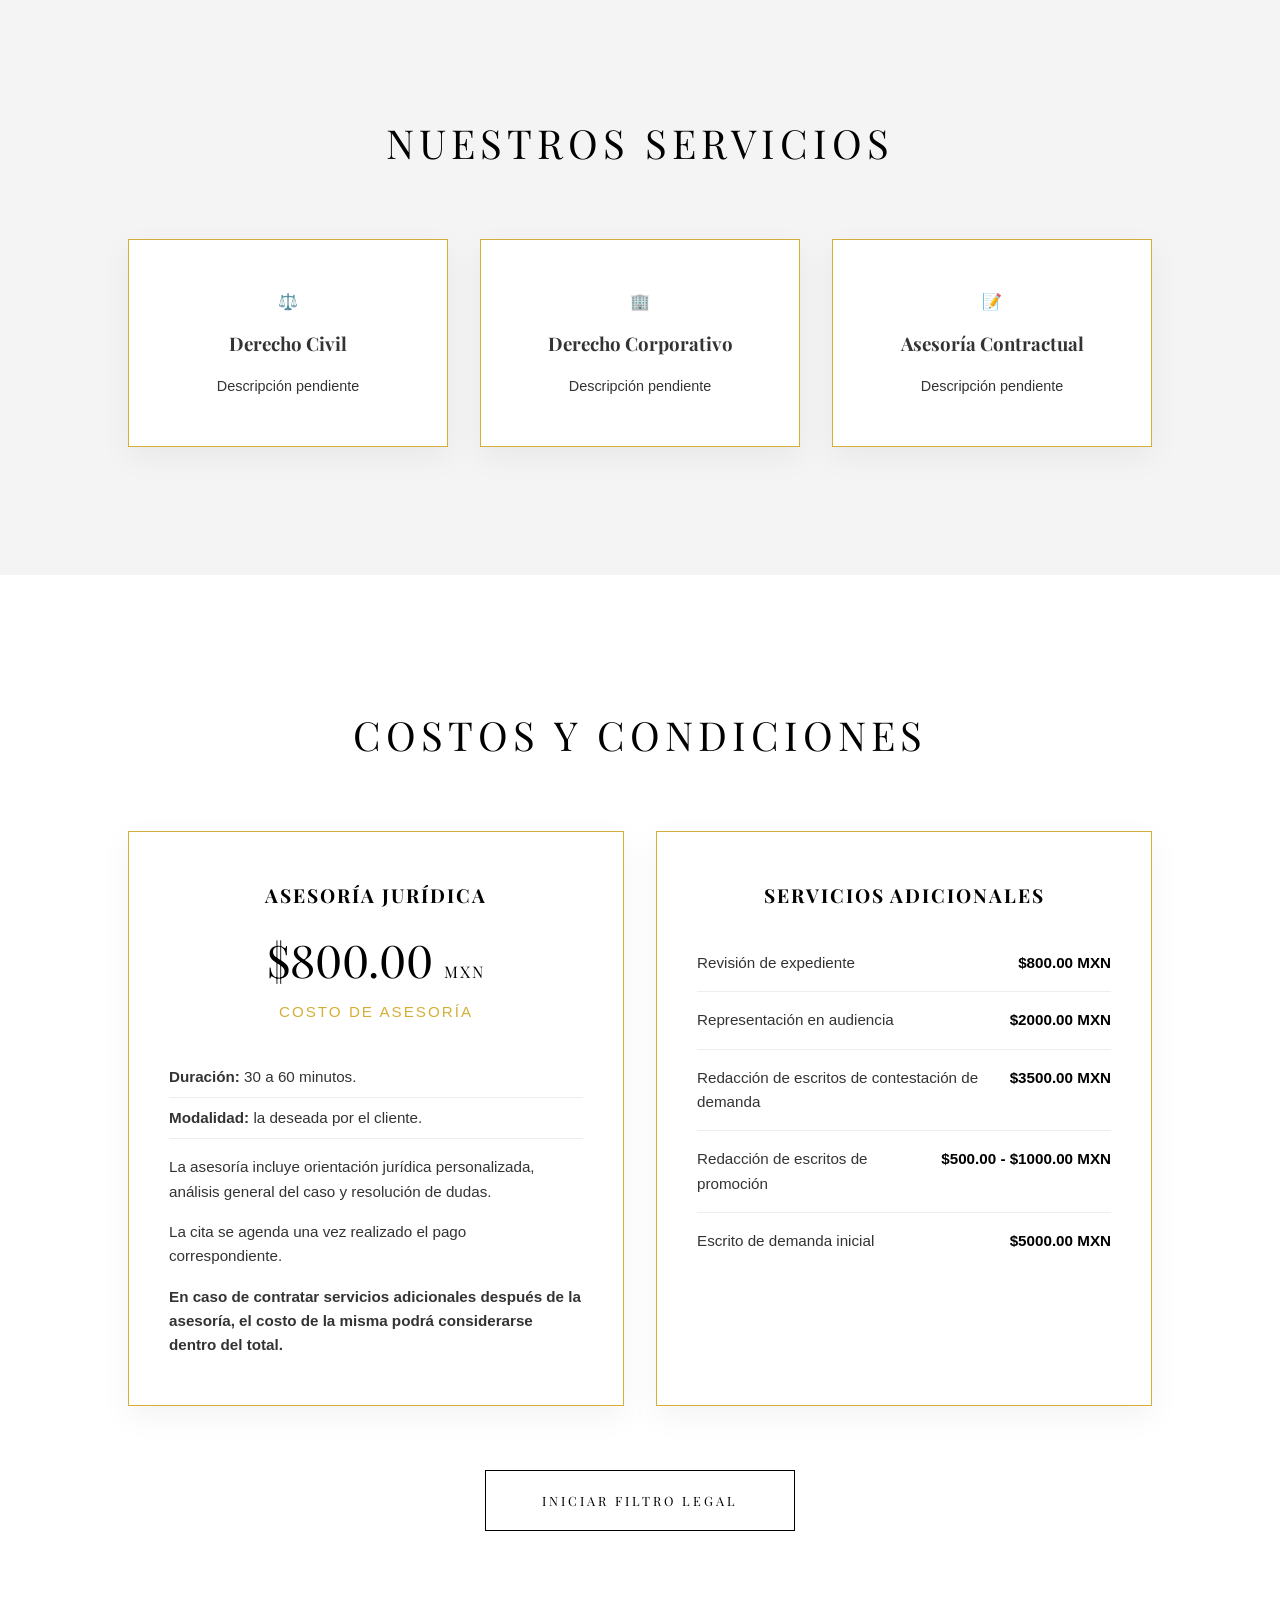
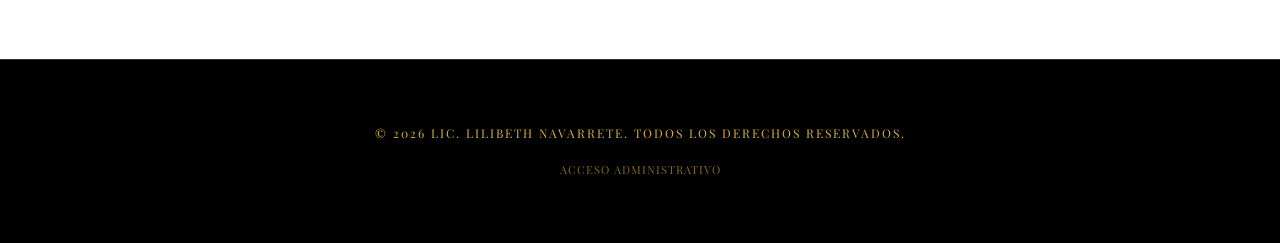
==== commit 1333393f: "Filtro Legal real (replica del Google Form), seccion de costos y admin vinculado - encuesta.html/css" ====
--- a/index.html
+++ b/index.html
@@ -14,6 +14,7 @@
         <ul class="nav-links">
             <li><a href="#">Inicio</a></li>
             <li><a href="#servicios">Servicios</a></li>
+            <li><a href="#costos">Costos</a></li>
             <li><a href="#">Certificaciones</a></li>
             <li><a href="#">Contacto</a></li>
         </ul>
@@ -22,7 +23,7 @@
     <header class="hero">
     <h1>Lic. Lilibeth Navarrete</h1>
     <p>Excelencia Legal y Compromiso con la Justicia</p>
-    <a href="encuesta.html" class="btn">Iniciar Filtro Legal</a>
+    <a href="encuesta.html" class="btn" target="_blank" rel="noopener">Iniciar Filtro Legal</a>
 </header>
 
     <section class="certifications">
@@ -67,6 +68,38 @@
         </div>
     </section>
 
+    <section class="pricing" id="costos">
+        <h2>Costos y Condiciones</h2>
+        <div class="pricing-grid">
+
+            <div class="pricing-card">
+                <h3>Asesoría Jurídica</h3>
+                <div class="pricing-price">$800.00 <small>MXN</small></div>
+                <p class="pricing-caption">Costo de asesoría</p>
+                <ul class="pricing-details">
+                    <li><strong>Duración:</strong> 30 a 60 minutos.</li>
+                    <li><strong>Modalidad:</strong> la deseada por el cliente.</li>
+                </ul>
+                <p>La asesoría incluye orientación jurídica personalizada, análisis general del caso y resolución de dudas.</p>
+                <p>La cita se agenda una vez realizado el pago correspondiente.</p>
+                <p><strong>En caso de contratar servicios adicionales después de la asesoría, el costo de la misma podrá considerarse dentro del total.</strong></p>
+            </div>
+
+            <div class="pricing-card">
+                <h3>Servicios adicionales</h3>
+                <ul class="pricing-list">
+                    <li><span>Revisión de expediente</span> <strong>$800.00 MXN</strong></li>
+                    <li><span>Representación en audiencia</span> <strong>$2000.00 MXN</strong></li>
+                    <li><span>Redacción de escritos de contestación de demanda</span> <strong>$3500.00 MXN</strong></li>
+                    <li><span>Redacción de escritos de promoción</span> <strong>$500.00 - $1000.00 MXN</strong></li>
+                    <li><span>Escrito de demanda inicial</span> <strong>$5000.00 MXN</strong></li>
+                </ul>
+            </div>
+
+        </div>
+        <a href="encuesta.html" class="btn btn-dark pricing-cta" target="_blank" rel="noopener">Iniciar Filtro Legal</a>
+    </section>
+
     <footer>
         <p>&copy; 2026 Lic. Lilibeth Navarrete. Todos los derechos reservados.</p>
         <div style="margin-top: 1rem;">
--- a/styles.css
+++ b/styles.css
@@ -195,7 +195,7 @@
 .cert-placeholder p {
     font-size: 0.9rem;
     color: var(--dark-gray);
-    font-family: sans-serif; /* Cleaner for body text in cards */
+    font-family: sans-serif; 
 }
 
 .cert-placeholder:hover {
@@ -319,3 +319,105 @@
     .navbar { padding: 1.5rem 5%; }
     .nav-links { display: none; }
 }
+
+/* Costos y Condiciones (index.html#costos) */
+.pricing {
+    padding: 8rem 10%;
+    background-color: var(--white);
+    text-align: center;
+}
+
+.pricing h2 {
+    font-size: 2.5rem;
+    font-weight: 400;
+    color: var(--black);
+    margin-bottom: 4rem;
+    text-transform: uppercase;
+    letter-spacing: 5px;
+}
+
+.pricing-grid {
+    display: flex;
+    justify-content: center;
+    flex-wrap: wrap;
+    gap: 2rem;
+}
+
+.pricing-card {
+    flex: 1;
+    min-width: 300px;
+    max-width: 520px;
+    padding: 3rem 2.5rem;
+    background-color: var(--white);
+    border: 1px solid var(--gold);
+    box-shadow: 0 10px 30px rgba(0, 0, 0, 0.05);
+    color: var(--dark-gray);
+    text-align: left;
+}
+
+.pricing-card h3 {
+    margin-bottom: 1.5rem;
+    font-size: 1.2rem;
+    color: var(--black);
+    text-transform: uppercase;
+    letter-spacing: 2px;
+    text-align: center;
+}
+
+.pricing-price {
+    font-size: 2.8rem;
+    line-height: 1.1;
+    color: var(--black);
+    text-align: center;
+    font-variant-numeric: lining-nums;
+}
+
+.pricing-price small { font-size: 1rem; letter-spacing: 2px; }
+
+.pricing-caption {
+    margin-bottom: 2rem;
+    font-size: 0.8rem;
+    text-transform: uppercase;
+    letter-spacing: 2px;
+    color: var(--gold);
+    text-align: center;
+}
+
+.pricing-card p,
+.pricing-details li {
+    font-family: sans-serif;
+    font-size: 0.95rem;
+}
+
+.pricing-card p { margin-top: 1rem; }
+
+.pricing-details { list-style: none; }
+.pricing-details li { padding: 0.5rem 0; border-bottom: 1px solid #eee; }
+
+.pricing-list { list-style: none; }
+
+.pricing-list li {
+    display: flex;
+    justify-content: space-between;
+    align-items: baseline;
+    gap: 1.5rem;
+    padding: 1rem 0;
+    border-bottom: 1px solid #eee;
+    font-family: sans-serif;
+    font-size: 0.95rem;
+}
+
+.pricing-list li:last-child { border-bottom: 0; }
+.pricing-list strong { white-space: nowrap; color: var(--black); }
+
+.pricing-cta { display: inline-block; margin-top: 4rem; }
+
+.btn-dark { color: var(--black); border-color: var(--black); }
+.btn-dark:hover { background-color: var(--black); color: var(--gold); }
+
+@media (max-width: 768px) {
+    .pricing { padding: 5rem 5%; }
+    .pricing h2 { font-size: 1.8rem; letter-spacing: 3px; }
+    .pricing-card { padding: 2rem 1.5rem; }
+    .pricing-list li { flex-direction: column; gap: 0.2rem; }
+}
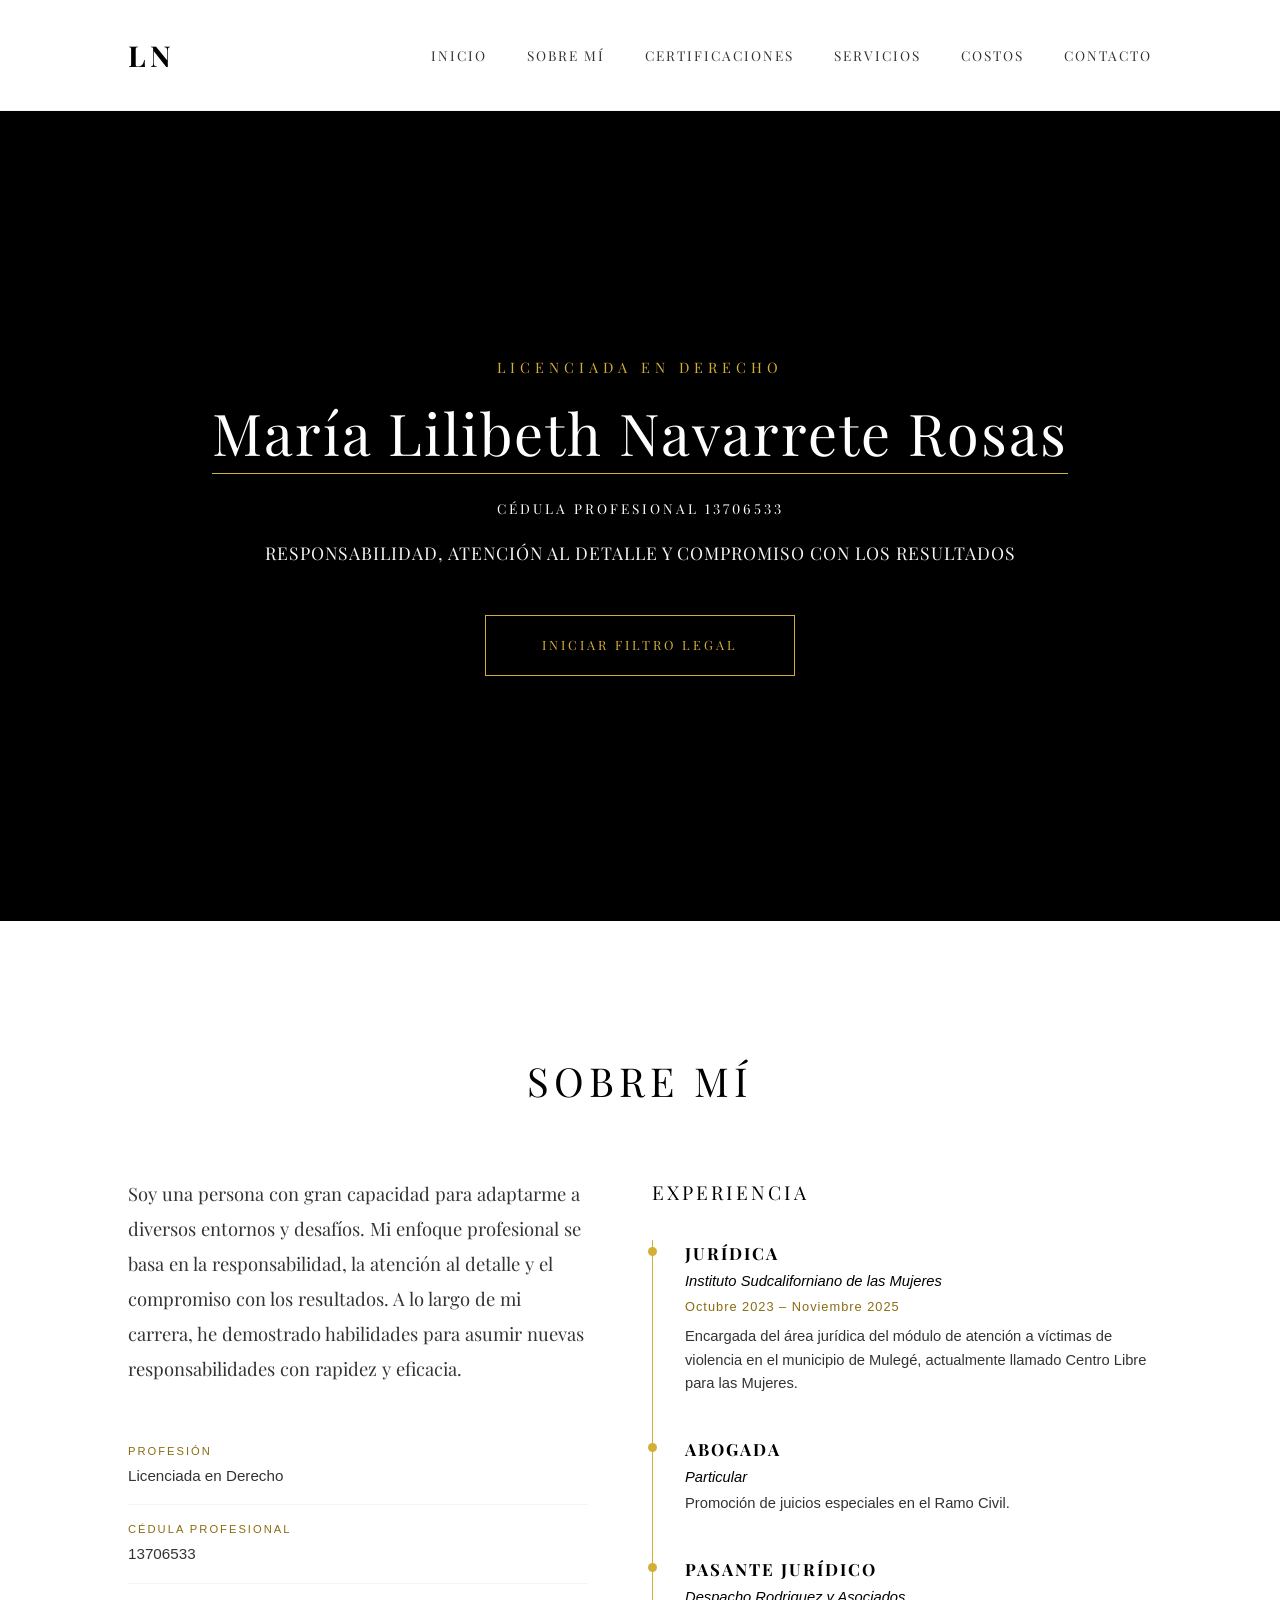
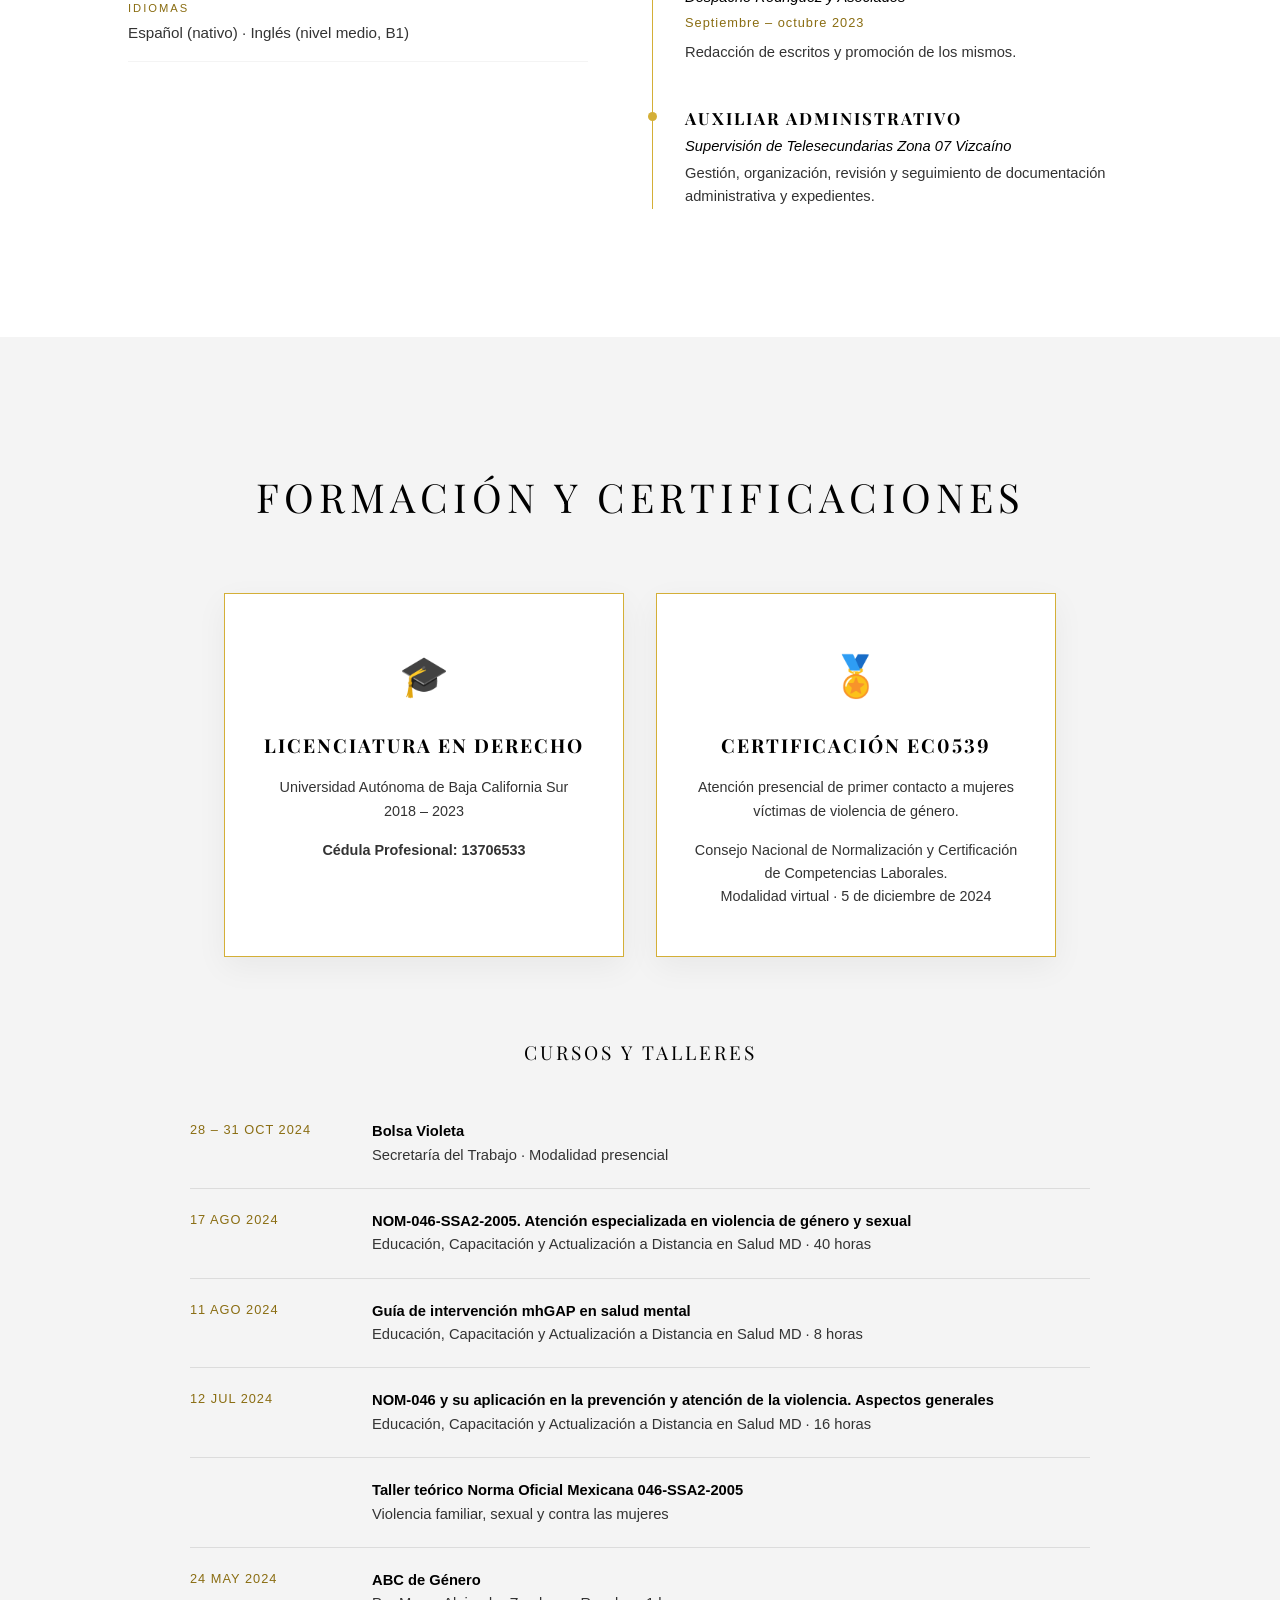
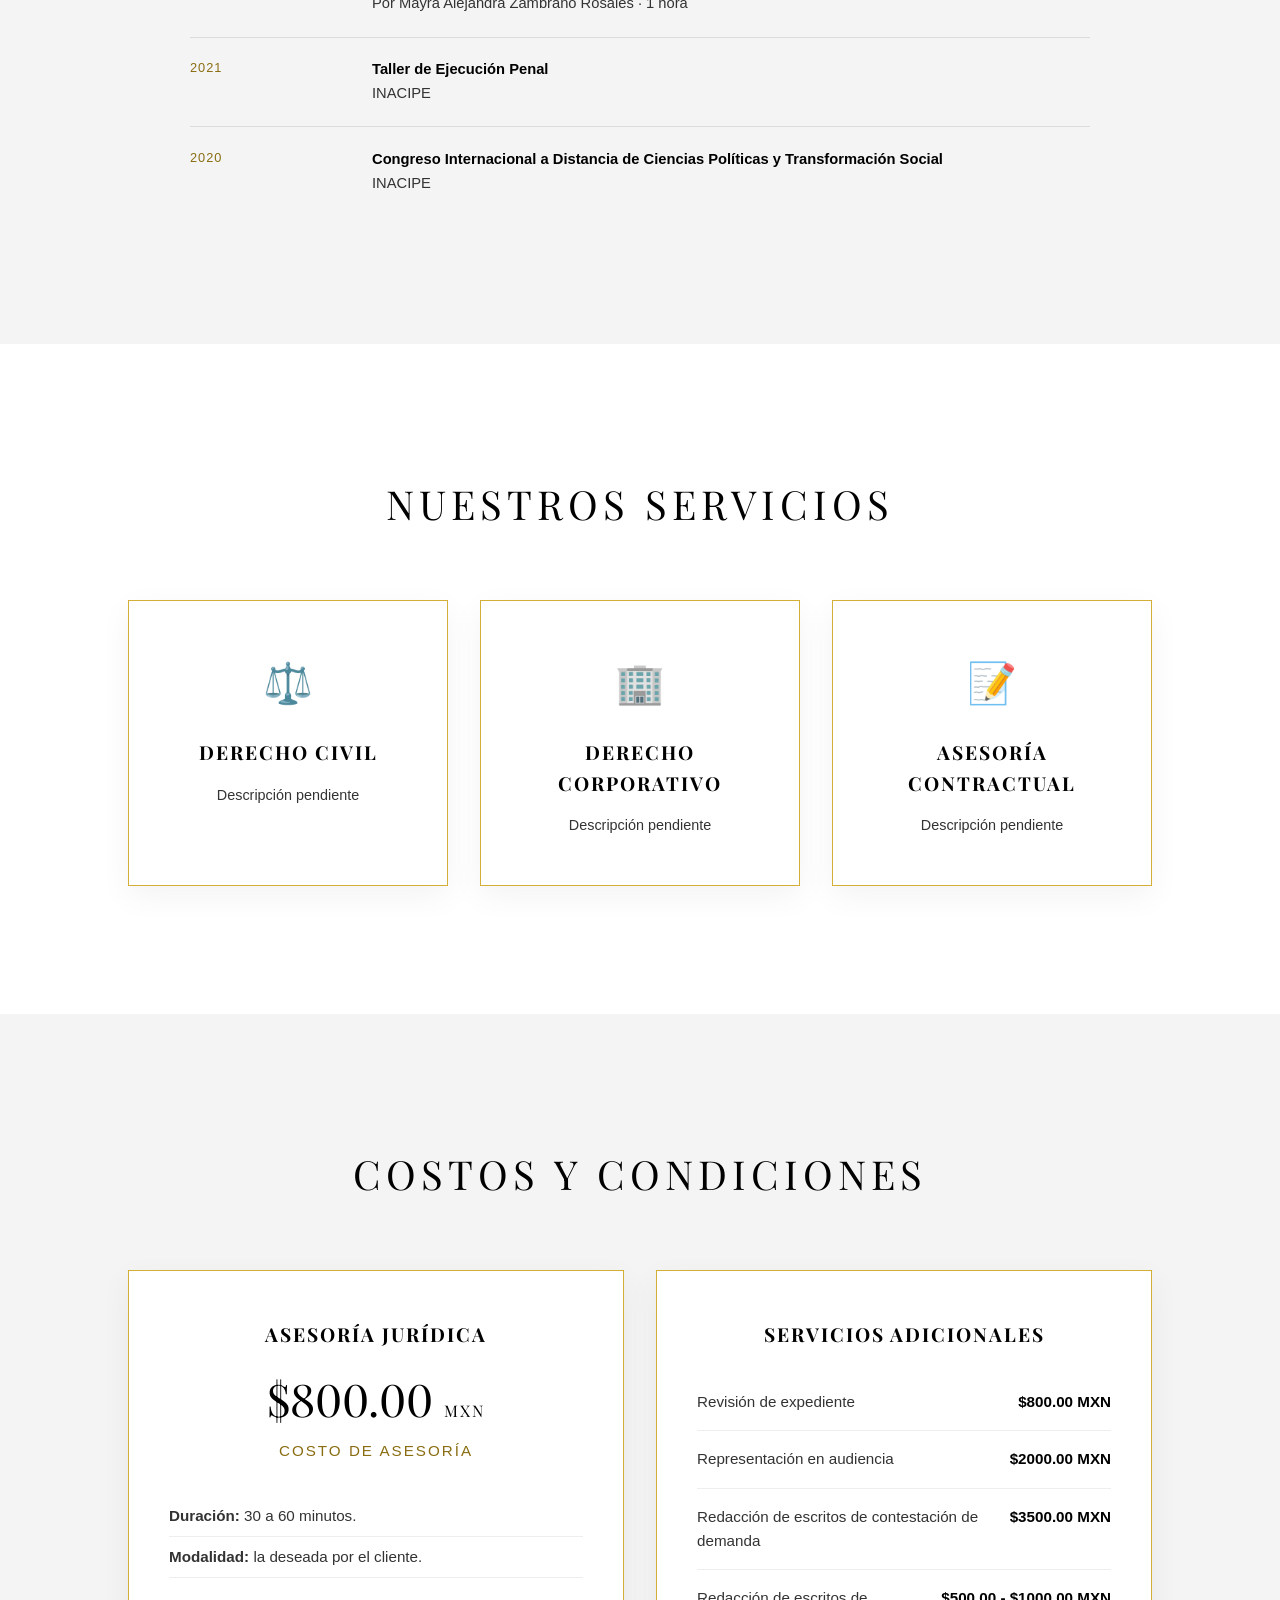
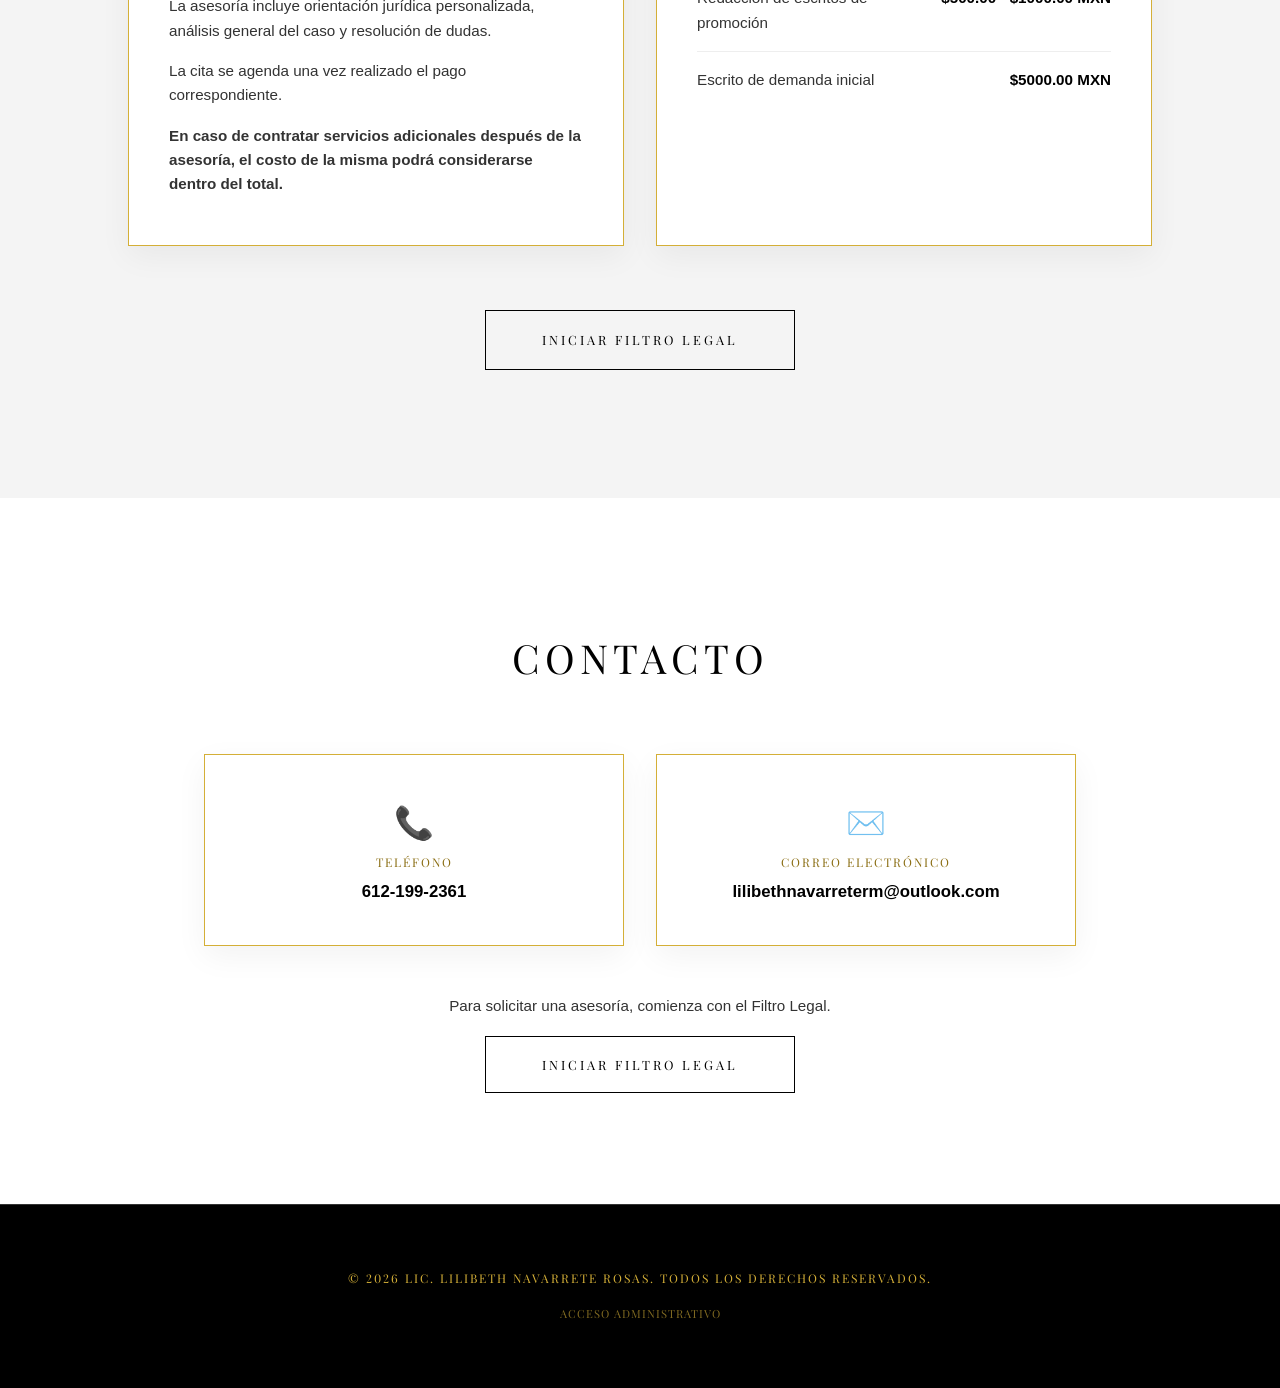
==== commit d7007cdf: "Landing con datos reales del CV: encabezado, Sobre mi, Formacion y Contacto - Encabezado con nombre " ====
--- a/index.html
+++ b/index.html
@@ -3,7 +3,8 @@
 <head>
     <meta charset="UTF-8">
     <meta name="viewport" content="width=device-width, initial-scale=1.0">
-    <title>Lic. Lilibeth Navarrete | Servicios Legales</title>
+    <title>Lic. Lilibeth Navarrete Rosas | Abogada</title>
+    <meta name="description" content="Lic. María Lilibeth Navarrete Rosas, Licenciada en Derecho (Cédula Profesional 13706533). Asesoría jurídica personalizada.">
     <link href="https://fonts.googleapis.com/css2?family=Playfair+Display:ital,wght@0,400;0,700;1,400&display=swap" rel="stylesheet">
     <link rel="stylesheet" href="styles.css">
 </head>
@@ -13,38 +14,122 @@
         <div class="logo">LN</div>
         <ul class="nav-links">
             <li><a href="#">Inicio</a></li>
+            <li><a href="#sobre-mi">Sobre mí</a></li>
+            <li><a href="#formacion">Certificaciones</a></li>
             <li><a href="#servicios">Servicios</a></li>
             <li><a href="#costos">Costos</a></li>
-            <li><a href="#">Certificaciones</a></li>
-            <li><a href="#">Contacto</a></li>
+            <li><a href="#contacto">Contacto</a></li>
         </ul>
     </nav>
 
     <header class="hero">
-    <h1>Lic. Lilibeth Navarrete</h1>
-    <p>Excelencia Legal y Compromiso con la Justicia</p>
-    <a href="encuesta.html" class="btn" target="_blank" rel="noopener">Iniciar Filtro Legal</a>
-</header>
-
-    <section class="certifications">
-        <h2>Diplomados y Certificaciones</h2>
+        <p class="hero-kicker">Licenciada en Derecho</p>
+        <h1>María Lilibeth Navarrete Rosas</h1>
+        <p class="hero-credential">Cédula Profesional 13706533</p>
+        <p>Responsabilidad, atención al detalle y compromiso con los resultados</p>
+        <a href="encuesta.html" class="btn" target="_blank" rel="noopener">Iniciar Filtro Legal</a>
+    </header>
+
+    <!-- ============ SOBRE MÍ ============ -->
+    <section class="about" id="sobre-mi">
+        <h2>Sobre Mí</h2>
+        <div class="about-grid">
+
+            <div class="about-profile">
+                <p class="about-lead">Soy una persona con gran capacidad para adaptarme a diversos entornos y desafíos. Mi enfoque profesional se basa en la responsabilidad, la atención al detalle y el compromiso con los resultados. A lo largo de mi carrera, he demostrado habilidades para asumir nuevas responsabilidades con rapidez y eficacia.</p>
+                <!-- FOTO PENDIENTE: aquí irá la foto profesional de Lilibeth cuando se defina. -->
+                <ul class="about-facts">
+                    <li><span>Profesión</span> Licenciada en Derecho</li>
+                    <li><span>Cédula Profesional</span> 13706533</li>
+                    <li><span>Idiomas</span> Español (nativo) · Inglés (nivel medio, B1)</li>
+                </ul>
+            </div>
+
+            <div class="about-experience">
+                <h3>Experiencia</h3>
+                <ol class="timeline">
+                    <li>
+                        <h4>Jurídica</h4>
+                        <p class="timeline-org">Instituto Sudcaliforniano de las Mujeres</p>
+                        <p class="timeline-date">Octubre 2023 – Noviembre 2025</p>
+                        <p>Encargada del área jurídica del módulo de atención a víctimas de violencia en el municipio de Mulegé, actualmente llamado Centro Libre para las Mujeres.</p>
+                    </li>
+                    <li>
+                        <h4>Abogada</h4>
+                        <p class="timeline-org">Particular</p>
+                        <p>Promoción de juicios especiales en el Ramo Civil.</p>
+                    </li>
+                    <li>
+                        <h4>Pasante Jurídico</h4>
+                        <p class="timeline-org">Despacho Rodriguez y Asociados</p>
+                        <p class="timeline-date">Septiembre – octubre 2023</p>
+                        <p>Redacción de escritos y promoción de los mismos.</p>
+                    </li>
+                    <li>
+                        <h4>Auxiliar Administrativo</h4>
+                        <p class="timeline-org">Supervisión de Telesecundarias Zona 07 Vizcaíno</p>
+                        <p>Gestión, organización, revisión y seguimiento de documentación administrativa y expedientes.</p>
+                    </li>
+                </ol>
+            </div>
+
+        </div>
+    </section>
+
+    <!-- ============ FORMACIÓN Y CERTIFICACIONES ============ -->
+    <section class="formation" id="formacion">
+        <h2>Formación y Certificaciones</h2>
+
         <div class="cert-grid">
             <div class="cert-placeholder">
-                <div class="cert-icon">⚖️</div>
-                <h3>Derecho Civil y Familiar</h3>
-                <p>Especialización en resolución de conflictos familiares, sucesiones y obligaciones civiles con un enfoque humano y legal.</p>
-            </div>
-            <div class="cert-placeholder">
-                <div class="cert-icon">📜</div>
-                <h3>Juicio de Amparo</h3>
-                <p>Certificación avanzada en la protección de derechos fundamentales y garantías individuales ante actos de autoridad.</p>
-            </div>
-            <div class="cert-placeholder">
-                <div class="cert-icon">🖋️</div>
-                <h3>Instrumentación Contractual</h3>
-                <p>Experta en la elaboración y revisión de contratos, actas constitutivas y formalización de actos jurídicos complejos.</p>
-            </div>
-        </div>
+                <div class="cert-icon">🎓</div>
+                <h3>Licenciatura en Derecho</h3>
+                <p>Universidad Autónoma de Baja California Sur<br>2018 – 2023</p>
+                <p><strong>Cédula Profesional: 13706533</strong></p>
+            </div>
+            <div class="cert-placeholder">
+                <div class="cert-icon">🏅</div>
+                <h3>Certificación EC0539</h3>
+                <p>Atención presencial de primer contacto a mujeres víctimas de violencia de género.</p>
+                <p>Consejo Nacional de Normalización y Certificación de Competencias Laborales.<br>Modalidad virtual · 5 de diciembre de 2024</p>
+            </div>
+        </div>
+
+        <h3 class="formation-subtitle">Cursos y Talleres</h3>
+        <ul class="course-list">
+            <li>
+                <span class="course-date">28 – 31 oct 2024</span>
+                <div><strong>Bolsa Violeta</strong><br>Secretaría del Trabajo · Modalidad presencial</div>
+            </li>
+            <li>
+                <span class="course-date">17 ago 2024</span>
+                <div><strong>NOM-046-SSA2-2005. Atención especializada en violencia de género y sexual</strong><br>Educación, Capacitación y Actualización a Distancia en Salud MD · 40 horas</div>
+            </li>
+            <li>
+                <span class="course-date">11 ago 2024</span>
+                <div><strong>Guía de intervención mhGAP en salud mental</strong><br>Educación, Capacitación y Actualización a Distancia en Salud MD · 8 horas</div>
+            </li>
+            <li>
+                <span class="course-date">12 jul 2024</span>
+                <div><strong>NOM-046 y su aplicación en la prevención y atención de la violencia. Aspectos generales</strong><br>Educación, Capacitación y Actualización a Distancia en Salud MD · 16 horas</div>
+            </li>
+            <li>
+                <span class="course-date"></span>
+                <div><strong>Taller teórico Norma Oficial Mexicana 046-SSA2-2005</strong><br>Violencia familiar, sexual y contra las mujeres</div>
+            </li>
+            <li>
+                <span class="course-date">24 may 2024</span>
+                <div><strong>ABC de Género</strong><br>Por Mayra Alejandra Zambrano Rosales · 1 hora</div>
+            </li>
+            <li>
+                <span class="course-date">2021</span>
+                <div><strong>Taller de Ejecución Penal</strong><br>INACIPE</div>
+            </li>
+            <li>
+                <span class="course-date">2020</span>
+                <div><strong>Congreso Internacional a Distancia de Ciencias Políticas y Transformación Social</strong><br>INACIPE</div>
+            </li>
+        </ul>
     </section>
 
     <section class="services" id="servicios">
@@ -100,8 +185,27 @@
         <a href="encuesta.html" class="btn btn-dark pricing-cta" target="_blank" rel="noopener">Iniciar Filtro Legal</a>
     </section>
 
+    <!-- ============ CONTACTO ============ -->
+    <section class="contact" id="contacto">
+        <h2>Contacto</h2>
+        <div class="contact-grid">
+            <a class="contact-item" href="tel:6121992361">
+                <span class="contact-icon">📞</span>
+                <span class="contact-label">Teléfono</span>
+                <strong>612-199-2361</strong>
+            </a>
+            <a class="contact-item" href="mailto:lilibethnavarreterm@outlook.com">
+                <span class="contact-icon">✉️</span>
+                <span class="contact-label">Correo electrónico</span>
+                <strong>lilibethnavarreterm@outlook.com</strong>
+            </a>
+        </div>
+        <p class="contact-note">Para solicitar una asesoría, comienza con el Filtro Legal.</p>
+        <a href="encuesta.html" class="btn btn-dark" target="_blank" rel="noopener">Iniciar Filtro Legal</a>
+    </section>
+
     <footer>
-        <p>&copy; 2026 Lic. Lilibeth Navarrete. Todos los derechos reservados.</p>
+        <p>&copy; 2026 Lic. Lilibeth Navarrete Rosas. Todos los derechos reservados.</p>
         <div style="margin-top: 1rem;">
             <a href="admin.html" style="color: var(--gold); font-size: 0.7rem; text-decoration: none; opacity: 0.6; letter-spacing: 1px;">Acceso Administrativo</a>
         </div>
--- a/styles.css
+++ b/styles.css
@@ -144,7 +144,7 @@
 }
 
 .services {
-    background-color: var(--light-gray); /* Subtle contrast from certifications */
+    background-color: var(--white); /* Alterna con "Formación" (gris) y "Costos" (gris) */
 }
 
 .certifications h2, .services h2 {
@@ -182,6 +182,9 @@
     transform: translateY(-10px);
     box-shadow: 0 15px 40px rgba(212, 175, 55, 0.15);
 }
+
+.cert-icon {
+    font-size: 2.5rem;
     margin-bottom: 0.5rem;
 }
 
@@ -323,7 +326,7 @@
 /* Costos y Condiciones (index.html#costos) */
 .pricing {
     padding: 8rem 10%;
-    background-color: var(--white);
+    background-color: var(--light-gray);
     text-align: center;
 }
 
@@ -379,7 +382,7 @@
     font-size: 0.8rem;
     text-transform: uppercase;
     letter-spacing: 2px;
-    color: var(--gold);
+    color: var(--gold-text);
     text-align: center;
 }
 
@@ -421,3 +424,255 @@
     .pricing-card { padding: 2rem 1.5rem; }
     .pricing-list li { flex-direction: column; gap: 0.2rem; }
 }
+
+/* ==========================================================
+   Presentación de Lilibeth: hero, Sobre mí, Formación, Contacto
+   (contenido tomado de su CV)
+   ========================================================== */
+
+/* Cifras uniformes (Playfair por defecto usa números "antiguos": 0539 se ve como o539) */
+body { font-variant-numeric: lining-nums; }
+
+/* Dorado más oscuro para textos pequeños sobre fondo claro (el #D4AF37 se lee poco) */
+:root { --gold-text: #8A6D12; }
+
+/* Que el menú no tape el título al saltar a una sección */
+#sobre-mi, #formacion, #servicios, #costos, #contacto { scroll-margin-top: 5rem; }
+
+/* Hero: título profesional y cédula */
+.hero .hero-kicker {
+    margin-bottom: 1.2rem;
+    font-size: 0.9rem;
+    letter-spacing: 5px;
+    color: var(--gold);
+}
+
+.hero h1 { font-size: 3.6rem; line-height: 1.15; }
+
+.hero .hero-credential {
+    margin-bottom: 1.2rem;
+    font-size: 0.85rem;
+    letter-spacing: 3px;
+    color: var(--white);
+}
+
+.hero .hero-credential + p { max-width: 900px; margin-bottom: 3rem; }
+
+/* Títulos de sección compartidos */
+.about, .formation, .contact {
+    padding: 8rem 10%;
+    text-align: center;
+}
+
+.about h2, .formation h2, .contact h2 {
+    margin-bottom: 4rem;
+    font-size: 2.5rem;
+    font-weight: 400;
+    color: var(--black);
+    text-transform: uppercase;
+    letter-spacing: 5px;
+}
+
+.about, .contact { background-color: var(--white); }
+.formation { background-color: var(--light-gray); }
+
+/* ---------- Sobre mí ---------- */
+.about-grid {
+    display: flex;
+    flex-wrap: wrap;
+    gap: 4rem;
+    max-width: 1100px;
+    margin: 0 auto;
+    text-align: left;
+}
+
+.about-profile { flex: 1 1 380px; }
+.about-experience { flex: 1 1 420px; }
+
+.about-lead {
+    margin-bottom: 2.5rem;
+    font-size: 1.15rem;
+    line-height: 1.9;
+    color: var(--dark-gray);
+}
+
+.about-facts { list-style: none; }
+
+.about-facts li {
+    padding: 1rem 0;
+    border-bottom: 1px solid var(--light-gray);
+    font-family: sans-serif;
+    font-size: 0.95rem;
+    color: var(--dark-gray);
+}
+
+.about-facts li span {
+    display: block;
+    margin-bottom: 0.2rem;
+    font-size: 0.7rem;
+    text-transform: uppercase;
+    letter-spacing: 2px;
+    color: var(--gold-text);
+}
+
+.about-experience h3,
+.formation-subtitle {
+    margin-bottom: 2rem;
+    font-size: 1.2rem;
+    font-weight: 400;
+    text-transform: uppercase;
+    letter-spacing: 3px;
+    color: var(--black);
+}
+
+/* Línea de tiempo */
+.timeline {
+    list-style: none;
+    padding-left: 2rem;
+    border-left: 1px solid var(--gold);
+}
+
+.timeline li {
+    position: relative;
+    margin-bottom: 2.5rem;
+}
+
+.timeline li:last-child { margin-bottom: 0; }
+
+.timeline li::before {
+    content: '';
+    position: absolute;
+    left: calc(-2rem - 5px);
+    top: 0.45rem;
+    width: 9px;
+    height: 9px;
+    background-color: var(--gold);
+    border-radius: 50%;
+}
+
+.timeline h4 {
+    font-size: 1.05rem;
+    font-weight: 700;
+    text-transform: uppercase;
+    letter-spacing: 2px;
+    color: var(--black);
+}
+
+.timeline .timeline-org {
+    margin: 0.2rem 0;
+    font-style: italic;
+    color: var(--black);
+}
+
+.timeline .timeline-date {
+    margin-bottom: 0.5rem;
+    font-family: sans-serif;
+    font-size: 0.8rem;
+    letter-spacing: 1px;
+    color: var(--gold-text);
+}
+
+.timeline p {
+    font-family: sans-serif;
+    font-size: 0.92rem;
+    color: var(--dark-gray);
+}
+
+/* ---------- Formación y certificaciones ---------- */
+.formation .cert-grid { margin-bottom: 5rem; }
+
+.formation-subtitle { margin-bottom: 2rem; }
+
+.course-list {
+    list-style: none;
+    max-width: 900px;
+    margin: 0 auto;
+    text-align: left;
+}
+
+.course-list li {
+    display: flex;
+    gap: 2rem;
+    padding: 1.3rem 0;
+    border-bottom: 1px solid #dcdcdc;
+    font-family: sans-serif;
+    font-size: 0.92rem;
+    line-height: 1.6;
+    color: var(--dark-gray);
+}
+
+.course-list li:last-child { border-bottom: 0; }
+
+.course-list strong { color: var(--black); }
+
+.course-date {
+    flex: 0 0 150px;
+    font-size: 0.8rem;
+    letter-spacing: 1px;
+    text-transform: uppercase;
+    color: var(--gold-text);
+}
+
+/* ---------- Contacto ---------- */
+.contact-grid {
+    display: flex;
+    justify-content: center;
+    flex-wrap: wrap;
+    gap: 2rem;
+    margin-bottom: 3rem;
+}
+
+.contact-item {
+    flex: 1;
+    min-width: 280px;
+    max-width: 420px;
+    display: flex;
+    flex-direction: column;
+    align-items: center;
+    gap: 0.4rem;
+    padding: 2.5rem 2rem;
+    background-color: var(--white);
+    border: 1px solid var(--gold);
+    box-shadow: 0 10px 30px rgba(0, 0, 0, 0.05);
+    color: var(--dark-gray);
+    text-decoration: none;
+    transition: transform 0.3s ease, box-shadow 0.3s ease;
+}
+
+.contact-item:hover {
+    transform: translateY(-6px);
+    box-shadow: 0 15px 40px rgba(212, 175, 55, 0.15);
+}
+
+.contact-icon { font-size: 2rem; }
+
+.contact-label {
+    font-size: 0.75rem;
+    text-transform: uppercase;
+    letter-spacing: 2px;
+    color: var(--gold-text);
+}
+
+.contact-item strong {
+    font-family: sans-serif;
+    font-size: 1.05rem;
+    color: var(--black);
+    word-break: break-word;
+}
+
+.contact-note {
+    margin-bottom: 2rem;
+    font-family: sans-serif;
+    font-size: 0.95rem;
+    color: var(--dark-gray);
+}
+
+@media (max-width: 768px) {
+    .hero h1 { font-size: 2.2rem; }
+    .about, .formation, .contact { padding: 5rem 5%; }
+    .about h2, .formation h2, .contact h2 { font-size: 1.8rem; letter-spacing: 3px; margin-bottom: 3rem; }
+    .about-grid { gap: 3rem; }
+    .course-list li { flex-direction: column; gap: 0.3rem; }
+    .course-date { flex: none; }
+    .course-date:empty { display: none; }
+}
